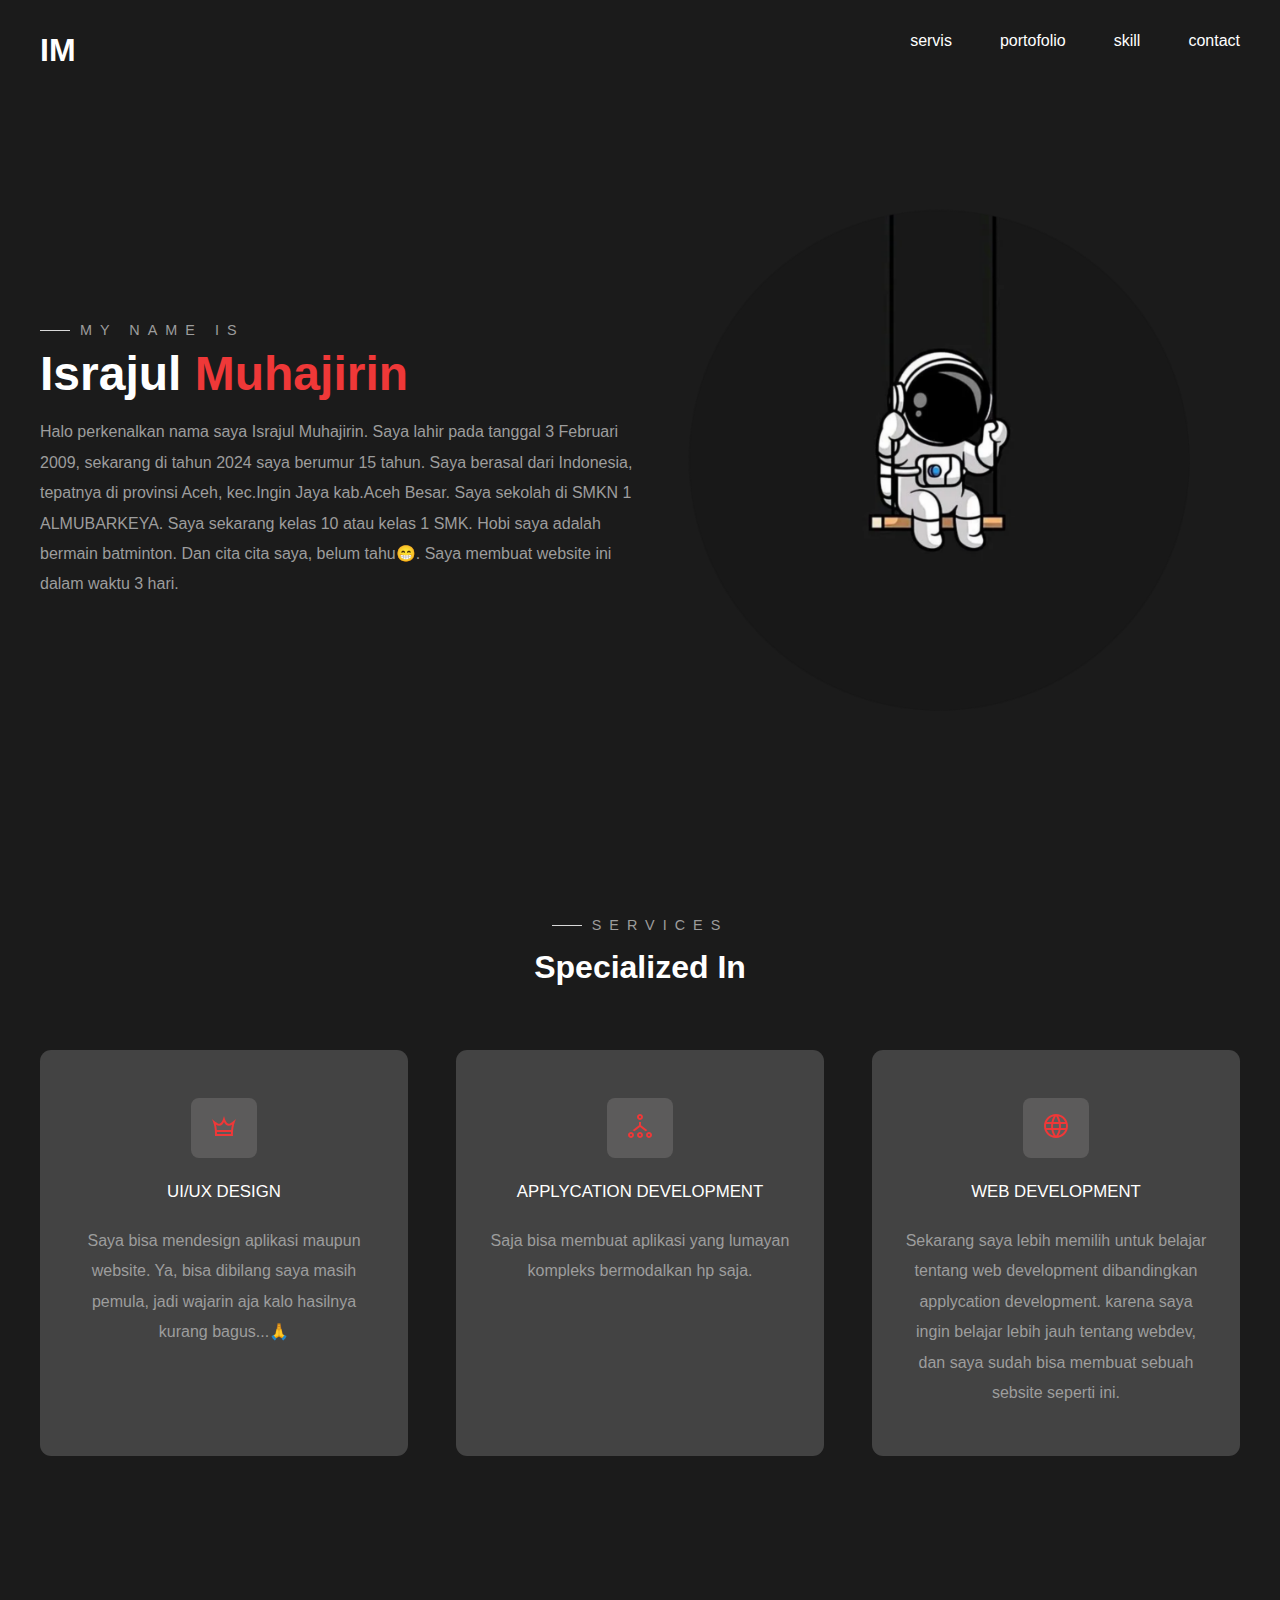
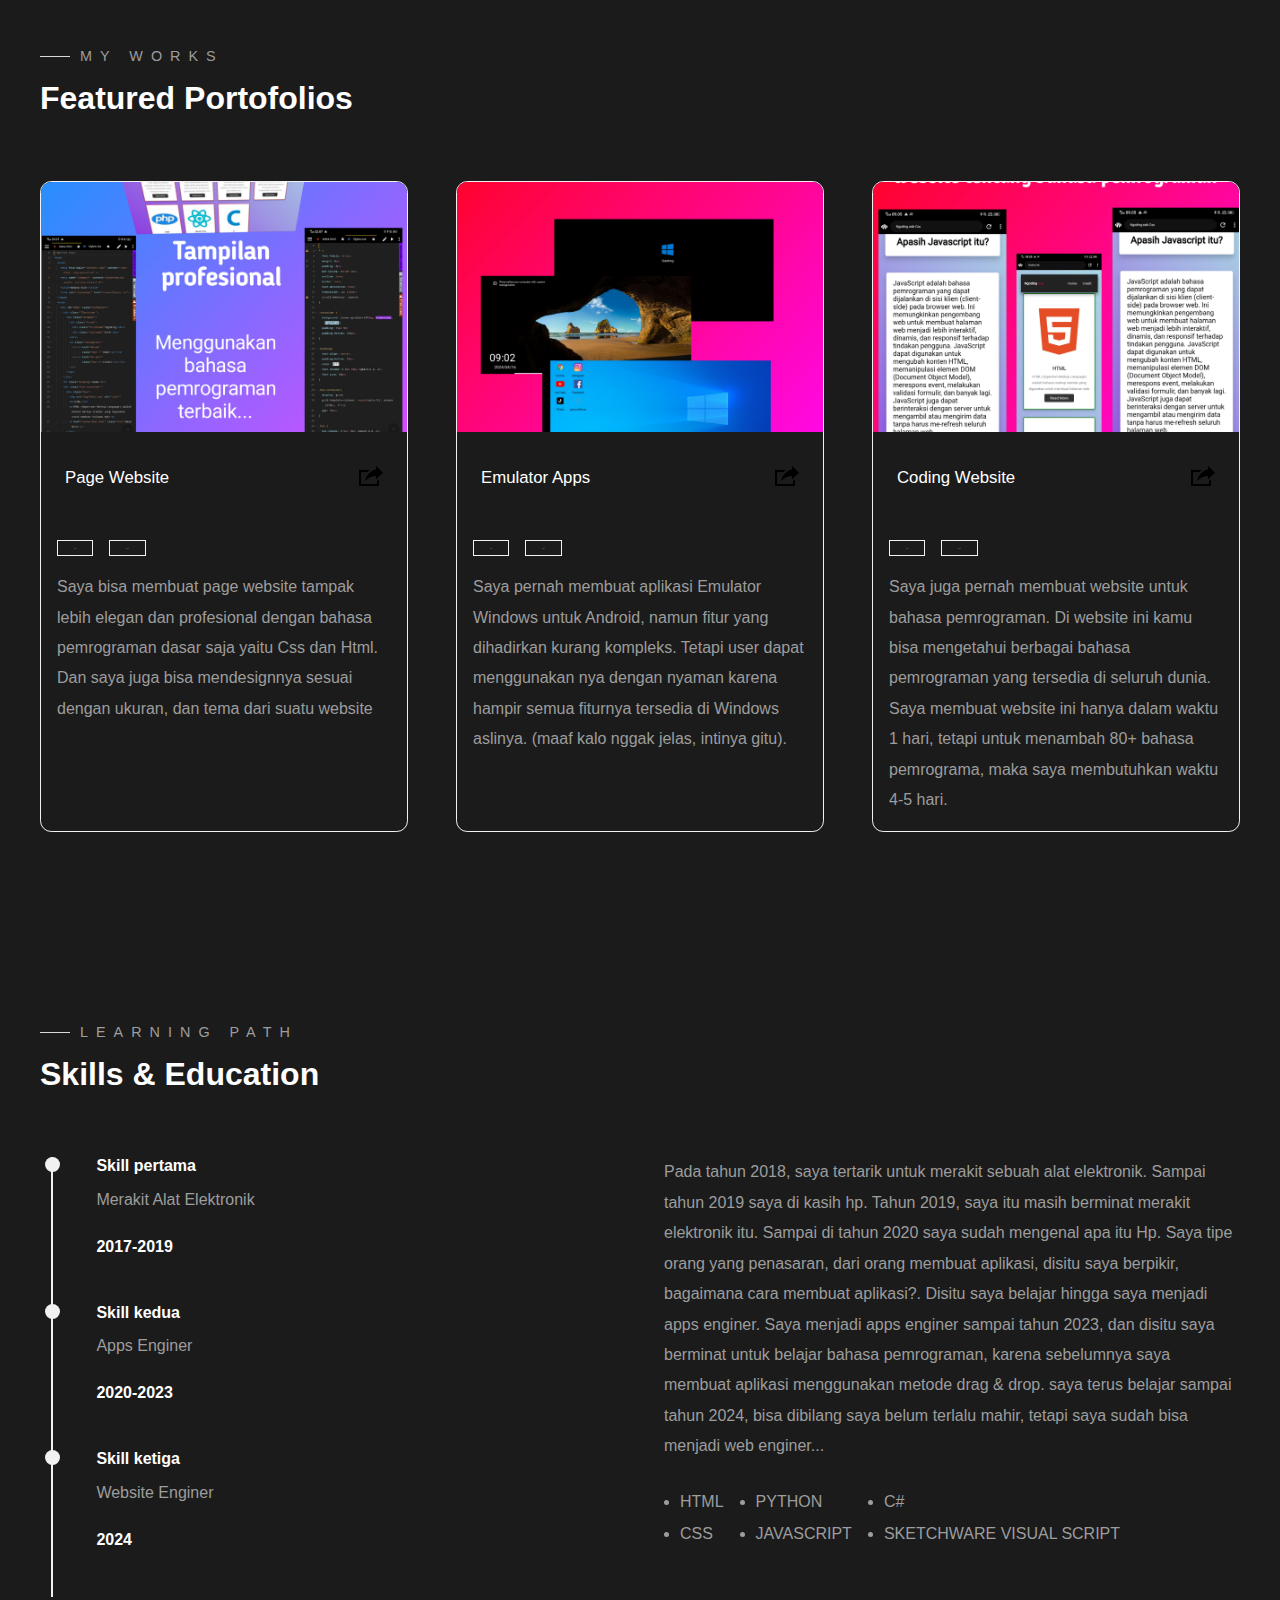
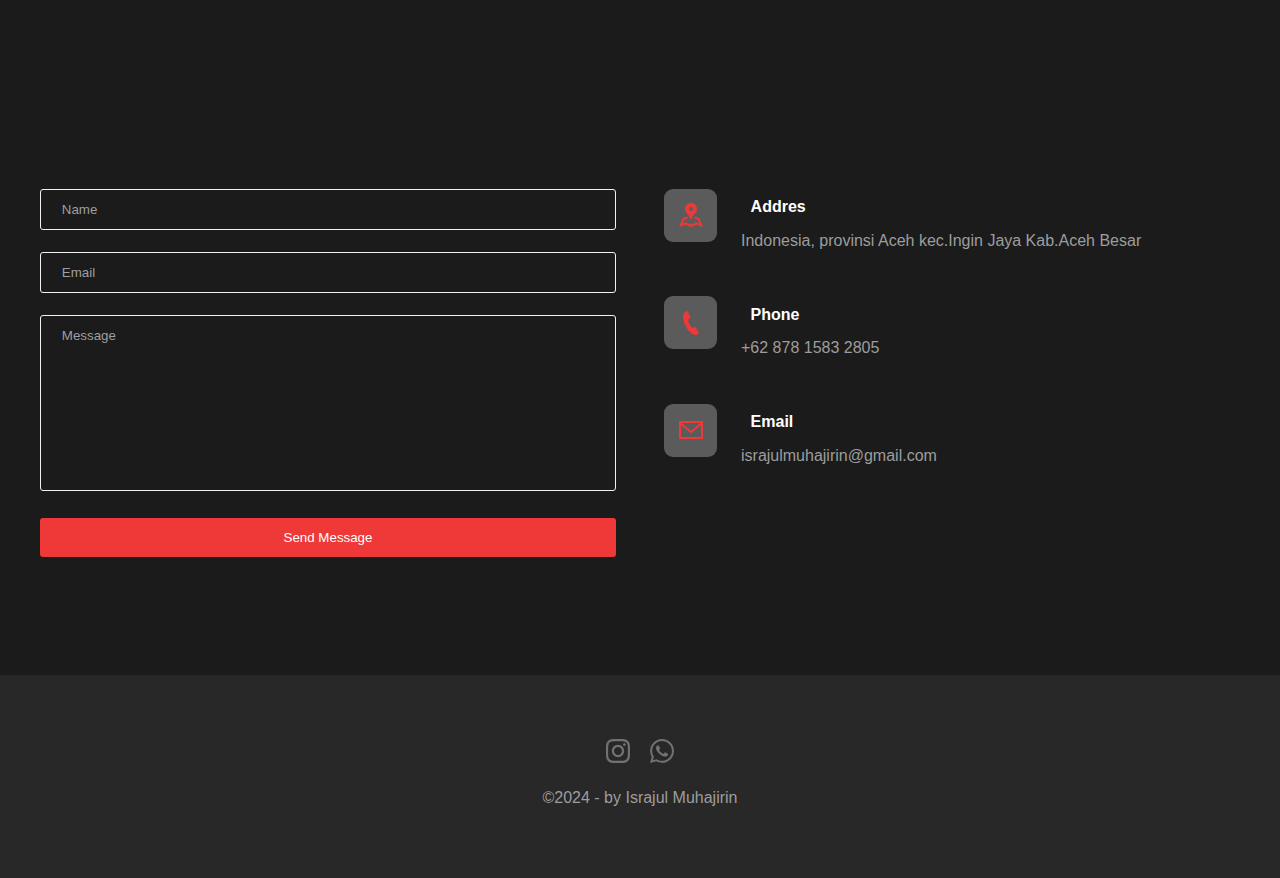
==== Index.html @ ece83de9 "myportofolio" ====
<!DOCTYPE html>
<html lang="en">
  <head>
    <meta http-equiv="content-type" content="text/html; charset=utf-8" />
    <meta name="viewport" content="width=device-width, initial-scale=1.0">
    <title>IsrajulMuhajirin-portofolio</title>
    <link rel="icon" href="img/hero.png" type="image/x-icon">
    <link rel="stylesheet" href="scene/Styles.css">
    <link rel="stylesheet" href="scene/Responsive.css">
  </head>
  <body>
    <!-- header -->
    <header>
      <div class="main-container">
        <div class="nav">
          <div class="logo">
            <a href="/">IM</a>
          </div>
          <nav>
            <ul>
              <li><a href="#services">servis</a></li>
              <li><a href="#portofolios">portofolio</a></li>
              <li><a href="#skill">skill</a></li>
              <li><a href="#contact">contact</a></li>
            </ul>
          </nav>
          
          <div class="burger">
            <div class="line-1"></div>
            <div class="line-2"></div>
            <div class="line-3"></div>
          </div>
        </div>
        <section id="hero">
          <div class="hero-left">
            <h3 class="pre-title">My name is</h3>
            <h1 class="hero-name">Israjul <span>Muhajirin</span></h1>
            <p>Halo perkenalkan nama saya Israjul Muhajirin. Saya lahir pada tanggal 3 Februari 2009, sekarang di tahun 2024 saya berumur 15 tahun. Saya berasal dari Indonesia, tepatnya di provinsi Aceh, kec.Ingin Jaya kab.Aceh Besar. Saya sekolah di SMKN 1 ALMUBARKEYA. Saya sekarang kelas 10 atau kelas 1 SMK. Hobi saya adalah bermain batminton. Dan cita cita saya, belum tahu😁. Saya membuat website ini dalam waktu 3 hari.</p>
          </div>
          <div class="hero-right">
            <img src="img/hero.png" alt="person profile" />
          </div>
        </section>
      </div>
    </header>
    
    <!-- end of header -->
    <!-- Services -->
    <section id="services">
      <div class="services main-container">
        <h3 class="pre-title">Services</h3>
        <h1 class="section-title services-title">Specialized In</h1>
        <div class="grid-3">
          <!-- service1 -->
          <div class="service">
            <div class="service-icon">
              <svg xmlns="http://www.w3.org/2000/svg" width="24" height="24" viewBox="0 0 24 24"><path d="M24 5c-3.923 3.265-5.623 4.716-7.15 4.716-2.44 0-3.681-3.675-4.85-7.716-1.165 4.028-2.41 7.715-4.853 7.715-1.513 0-3.168-1.404-7.147-4.715 3.321 7.018 3 14.292 3 17h18c0-1.718-.478-9.65 3-17zm-16.853 6.715c2.295 0 3.787-1.64 4.853-3.761 1.064 2.122 2.556 3.762 4.85 3.762 1.121 0 2.188-.43 3.126-1.042-.432 1.907-.68 3.72-.82 5.326h-14.322c-.138-1.617-.38-3.423-.808-5.324.927.607 2 1.039 3.121 1.039zm-2.14 8.285c-.003-.593-.016-1.267-.047-2h14.065c-.032.745-.046 1.422-.047 2h-13.971z"/></svg>
            </div>
            <h4>UI/UX DESIGN</h4>
            <p>Saya bisa mendesign aplikasi maupun website. Ya, bisa dibilang saya masih pemula, jadi wajarin aja kalo hasilnya kurang bagus...🙏</p>
          </div>
          <!-- service2 -->
          <div class="service">
            <div class="service-icon">
              <svg xmlns="http://www.w3.org/2000/svg" width="24" height="24" viewBox="0 0 24 24"><path d="M3 20c.552 0 1 .449 1 1s-.448 1-1 1-1-.449-1-1 .448-1 1-1zm0-2c-1.656 0-3 1.343-3 3s1.344 3 3 3 3-1.343 3-3-1.344-3-3-3zm9 2c.552 0 1 .449 1 1s-.448 1-1 1-1-.449-1-1 .448-1 1-1zm0-2c-1.656 0-3 1.343-3 3s1.344 3 3 3 3-1.343 3-3-1.344-3-3-3zm0-16c.552 0 1 .449 1 1s-.448 1-1 1-1-.449-1-1 .448-1 1-1zm0-2c-1.656 0-3 1.343-3 3s1.344 3 3 3 3-1.343 3-3-1.344-3-3-3zm9 20c.552 0 1 .449 1 1s-.448 1-1 1-1-.449-1-1 .448-1 1-1zm0-2c-1.656 0-3 1.343-3 3s1.344 3 3 3 3-1.343 3-3-1.344-3-3-3zm-1.577-1.721l-6.423-5.028v-3.352c-.323.066-.658.101-1 .101s-.677-.035-1-.101v3.352l-6.424 5.028c.695.233 1.323.602 1.844 1.093l5.58-4.372 5.579 4.373c.522-.492 1.15-.861 1.844-1.094z"/></svg>
            </div>
            <h4>APPLYCATION DEVELOPMENT</h4>
            <p>Saja bisa membuat aplikasi yang lumayan kompleks bermodalkan hp saja.</p>
          </div>
          <!-- service3 -->
          <div class="service">
            <div class="service-icon">
              <svg width="24" height="24" xmlns="http://www.w3.org/2000/svg" fill-rule="evenodd" clip-rule="evenodd"><path d="M12 0c6.623 0 12 5.377 12 12s-5.377 12-12 12-12-5.377-12-12 5.377-12 12-12m2.557 16h-5.115c.546 2.46 1.441 4.114 2.558 5.744 1.194-1.741 2.041-3.41 2.557-5.744m-7.157 0h-4.567c1.236 2.825 3.704 4.972 6.755 5.716-1.048-1.733-1.783-3.658-2.188-5.716m13.767 0h-4.567c-.391 1.988-1.095 3.887-2.175 5.694 3.012-.763 5.517-2.895 6.742-5.694m-14.005-6h-4.962c-.267 1.313-.267 2.685 0 4h4.915c-.119-1.329-.101-2.672.047-4m7.661 0h-5.647c-.165 1.326-.185 2.672-.053 4h5.753c.133-1.328.111-2.673-.053-4m6.977 0h-4.963c.148 1.328.166 2.671.048 4h4.915c.26-1.285.273-2.648 0-4m-12.156-7.729c-3.077.732-5.567 2.886-6.811 5.729h4.653c.435-2.042 1.178-3.985 2.158-5.729m2.355-.048c-1.089 1.77-1.91 3.453-2.463 5.777h4.927c-.534-2.246-1.337-3.948-2.464-5.777m2.368.069c1.013 1.812 1.733 3.76 2.146 5.708h4.654c-1.232-2.816-3.762-4.958-6.8-5.708"/></svg>
            </div>
            <h4>WEB DEVELOPMENT</h4>
            <p>Sekarang saya lebih memilih untuk belajar tentang web development dibandingkan applycation development. karena saya ingin belajar lebih jauh tentang webdev, dan saya sudah bisa membuat sebuah sebsite seperti ini.</p>
          </div>
        </div>
      </div>
    </section>
    <!-- end of service -->
    <!-- portofolio -->
    <section id="portofolios">
      <div class="portofolios main-container">
        <h3 class="pre-title">My Works</h3>
        <h1 class="section-title">Featured Portofolios</h1>
        <div class="grid-3">
          <!-- portofolio1 -->
          <div class="portofolio">
            <div class="portofolio-cover">
              <img src="./img/p1.jpg" alt="projek 1">
            </div>
            <div class="portofolio-info">
              <div class="portofolio-title">
                <h4>Page Website</h4>
                <a href="/" class="portofolio-link"><svg xmlns="http://www.w3.org/2000/svg" width="24" height="24" viewBox="0 0 24 24"><path d="M6 17c2.269-9.881 11-11.667 11-11.667v-3.333l7 6.637-7 6.696v-3.333s-6.17-.171-11 5zm12 .145v2.855h-16v-12h6.598c.768-.787 1.561-1.449 2.339-2h-10.937v16h20v-6.769l-2 1.914z"/></svg></a>
              </div>
            </div>
            <div class="portofolio-tags">
              <div>CSS</div>
              <div>HTML</div>
            </div>
            <p>Saya bisa membuat page website tampak lebih elegan dan profesional dengan bahasa pemrograman dasar saja yaitu Css dan Html. Dan saya juga bisa mendesignnya sesuai dengan ukuran, dan tema dari suatu website</p>
          </div>
          <!-- portofolio2 -->
          <div class="portofolio">
            <div class="portofolio-cover">
              <img src="./img/p2.jpg" alt="projek 1">
            </div>
            <div class="portofolio-info">
              <div class="portofolio-title">
                <h4>Emulator Apps</h4>
                <a href="/" class="portofolio-link"><svg xmlns="http://www.w3.org/2000/svg" width="24" height="24" viewBox="0 0 24 24"><path d="M6 17c2.269-9.881 11-11.667 11-11.667v-3.333l7 6.637-7 6.696v-3.333s-6.17-.171-11 5zm12 .145v2.855h-16v-12h6.598c.768-.787 1.561-1.449 2.339-2h-10.937v16h20v-6.769l-2 1.914z"/></svg></a>
              </div>
            </div>
            <div class="portofolio-tags">
              <div>Java</div>
              <div>Kotlin</div>
            </div>
            <p>Saya pernah membuat aplikasi Emulator Windows untuk Android, namun fitur yang dihadirkan kurang kompleks. Tetapi user dapat menggunakan nya dengan nyaman karena hampir semua fiturnya tersedia di Windows aslinya. (maaf kalo nggak jelas, intinya gitu).</p>
          </div>
          <!-- portofolio3 -->
          <div class="portofolio">
            <div class="portofolio-cover">
              <img src="./img/p3.jpg" alt="projek 1">
            </div>
            <div class="portofolio-info">
              <div class="portofolio-title">
                <h4>Coding Website</h4>
                <a href="/" class="portofolio-link"><svg xmlns="http://www.w3.org/2000/svg" width="24" height="24" viewBox="0 0 24 24"><path d="M6 17c2.269-9.881 11-11.667 11-11.667v-3.333l7 6.637-7 6.696v-3.333s-6.17-.171-11 5zm12 .145v2.855h-16v-12h6.598c.768-.787 1.561-1.449 2.339-2h-10.937v16h20v-6.769l-2 1.914z"/></svg></a>
              </div>
            </div>
            <div class="portofolio-tags">
              <div>CSS</div>
              <div>HTML</div>
            </div>
            <p>Saya juga pernah membuat website untuk bahasa pemrograman. Di website ini kamu bisa mengetahui berbagai bahasa pemrograman yang tersedia di seluruh dunia. Saya membuat website ini hanya dalam waktu 1 hari, tetapi untuk menambah 80+ bahasa pemrograma, maka saya membutuhkan waktu 4-5 hari.</p>
          </div>
        </div>
      </div>
    </section>
    <!-- end of portofolio -->
    
    <!-- skill & education -->
    <section id="skill">
      <div class="skill main-container">
        <h3 class="pre-title">Learning Path</h3>
        <h1 class="section-title">Skills & Education</h1>
        <div class="skills-grid">
          <div class="skills-left">
            <!-- edukasi1 -->
            <div class="education">
              <div class="line">
                <div></div>
              </div>
              <div class="education-info">
                <h4 class="education-title">Skill pertama</h4>
                <p>Merakit Alat Elektronik</p>
                <h4 class="education-years">2017-2019</h4>
              </div>
            </div>
            <!-- edukasi2 -->
            <div class="education">
              <div class="line">
                <div></div>
              </div>
              <div class="education-info">
                <h4 class="education-title">Skill kedua</h4>
                <p>Apps Enginer</p>
                <h4 class="education-years">2020-2023</h4>
              </div>
            </div>
            <!-- edukasi3 -->
            <div class="education">
              <div class="line">
                <div></div>
              </div>
              <div class="education-info">
                <h4 class="education-title">Skill ketiga</h4>
                <p>Website Enginer</p>
                <h4 class="education-years">2024</h4>
              </div>
            </div>
          </div>
          <div class="skills-right">
            <p>
              Pada tahun 2018, saya tertarik untuk merakit sebuah alat elektronik. Sampai tahun 2019 saya di kasih hp. Tahun 2019, saya itu masih berminat merakit elektronik itu. Sampai di tahun 2020 saya sudah mengenal apa itu Hp. Saya tipe orang yang penasaran, dari orang membuat aplikasi, disitu saya berpikir, bagaimana cara membuat aplikasi?. Disitu saya belajar hingga saya menjadi apps enginer. Saya menjadi apps enginer sampai tahun 2023, dan disitu saya berminat untuk belajar bahasa pemrograman, karena sebelumnya saya membuat aplikasi menggunakan metode drag & drop. saya terus belajar sampai tahun 2024, bisa dibilang saya belum terlalu mahir, tetapi saya sudah bisa menjadi web enginer...
            </p>
            <div class="skills-list">
              <ul>
                <li>HTML</li>
                <li>CSS</li>
              </ul>
              <ul>
                <li>PYTHON</li>
                <li>JAVASCRIPT</li>
              </ul>
              <ul>
                <li>C#</li>
                <li>SKETCHWARE VISUAL SCRIPT</li>
              </ul>
            </div>
          </div>
        </div>
      </div>
    </section>
    <!-- end of skill & education -->
    <!-- contact -->
    <section id="contact">
      <div class="contact main-container">
        <div class="contact-left">
          <form class="contact-form" action="" method="post">
            <div>
              <input type="text" placeholder="Name" name="name" />
            </div>
            <div>
              <input type="email" placeholder="Email" name="email"/>
            </div>
            <div>
              <textarea placeholder="Message" name="message" id="message" rows="10" cols="30"></textarea>
            </div>
            <div>
              <button class="btn-submit">Send Message</button>
            </div>
          </form>
        </div>
        <div class="contact-right">
          <!-- contact item 1 -->
          <div class="contact-item">
            <div class="contact-item-icon">
              <svg xmlns="http://www.w3.org/2000/svg" width="24" height="24" viewBox="0 0 24 24"><path d="M12 0c-3.148 0-6 2.553-6 5.702 0 4.682 4.783 5.177 6 12.298 1.217-7.121 6-7.616 6-12.298 0-3.149-2.851-5.702-6-5.702zm0 8c-1.105 0-2-.895-2-2s.895-2 2-2 2 .895 2 2-.895 2-2 2zm12 16l-6.707-2.427-5.293 2.427-5.581-2.427-6.419 2.427 4-9 3.96-1.584c.38.516.741 1.08 1.061 1.729l-3.523 1.41-1.725 3.88 2.672-1.01 1.506-2.687-.635 3.044 4.189 1.789.495-2.021.465 2.024 4.15-1.89-.618-3.033 1.572 2.896 2.732.989-1.739-3.978-3.581-1.415c.319-.65.681-1.215 1.062-1.731l4.021 1.588 3.936 9z"/></svg>
            </div>
            <div class="contact-item-detail">
              <h4>Addres</h4>
              <p>Indonesia, provinsi Aceh kec.Ingin Jaya Kab.Aceh Besar</p>
            </div>
          </div>
          <!-- contact item 2 -->
          <div class="contact-item">
            <div class="contact-item-icon">
              <svg xmlns="http://www.w3.org/2000/svg" width="24" height="24" viewBox="0 0 24 24"><path d="M20 22.621l-3.521-6.795c-.008.004-1.974.97-2.064 1.011-2.24 1.086-6.799-7.82-4.609-8.994l2.083-1.026-3.493-6.817-2.106 1.039c-7.202 3.755 4.233 25.982 11.6 22.615.121-.055 2.102-1.029 2.11-1.033z"/></svg>
            </div>
            <div class="contact-item-detail">
              <h4>Phone</h4>
              <p>+62 878 1583 2805</p>
            </div>
          </div>
          <!-- contact item 3 -->
          <div class="contact-item">
            <div class="contact-item-icon">
              <svg xmlns="http://www.w3.org/2000/svg" width="24" height="24" viewBox="0 0 24 24"><path d="M0 3v18h24v-18h-24zm21.518 2l-9.518 7.713-9.518-7.713h19.036zm-19.518 14v-11.817l10 8.104 10-8.104v11.817h-20z"/></svg>
            </div>
            <div class="contact-item-detail">
              <h4>Email</h4>
              <p>israjulmuhajirin@gmail.com</p>
            </div>
          </div>
        </div>
      </div>
    </section>
    <!-- end of contact -->
    <!-- footer -->
    <footer>
      <div class="footer-icons">
        <a href="">
          <svg xmlns="http://www.w3.org/2000/svg" width="24" height="24" viewBox="0 0 24 24"><path d="M12 2.163c3.204 0 3.584.012 4.85.07 3.252.148 4.771 1.691 4.919 4.919.058 1.265.069 1.645.069 4.849 0 3.205-.012 3.584-.069 4.849-.149 3.225-1.664 4.771-4.919 4.919-1.266.058-1.644.07-4.85.07-3.204 0-3.584-.012-4.849-.07-3.26-.149-4.771-1.699-4.919-4.92-.058-1.265-.07-1.644-.07-4.849 0-3.204.013-3.583.07-4.849.149-3.227 1.664-4.771 4.919-4.919 1.266-.057 1.645-.069 4.849-.069zm0-2.163c-3.259 0-3.667.014-4.947.072-4.358.2-6.78 2.618-6.98 6.98-.059 1.281-.073 1.689-.073 4.948 0 3.259.014 3.668.072 4.948.2 4.358 2.618 6.78 6.98 6.98 1.281.058 1.689.072 4.948.072 3.259 0 3.668-.014 4.948-.072 4.354-.2 6.782-2.618 6.979-6.98.059-1.28.073-1.689.073-4.948 0-3.259-.014-3.667-.072-4.947-.196-4.354-2.617-6.78-6.979-6.98-1.281-.059-1.69-.073-4.949-.073zm0 5.838c-3.403 0-6.162 2.759-6.162 6.162s2.759 6.163 6.162 6.163 6.162-2.759 6.162-6.163c0-3.403-2.759-6.162-6.162-6.162zm0 10.162c-2.209 0-4-1.79-4-4 0-2.209 1.791-4 4-4s4 1.791 4 4c0 2.21-1.791 4-4 4zm6.406-11.845c-.796 0-1.441.645-1.441 1.44s.645 1.44 1.441 1.44c.795 0 1.439-.645 1.439-1.44s-.644-1.44-1.439-1.44z"/></svg>
        </a>
        <a href="">
          <svg xmlns="http://www.w3.org/2000/svg" width="24" height="24" viewBox="0 0 24 24"><path d="M.057 24l1.687-6.163c-1.041-1.804-1.588-3.849-1.587-5.946.003-6.556 5.338-11.891 11.893-11.891 3.181.001 6.167 1.24 8.413 3.488 2.245 2.248 3.481 5.236 3.48 8.414-.003 6.557-5.338 11.892-11.893 11.892-1.99-.001-3.951-.5-5.688-1.448l-6.305 1.654zm6.597-3.807c1.676.995 3.276 1.591 5.392 1.592 5.448 0 9.886-4.434 9.889-9.885.002-5.462-4.415-9.89-9.881-9.892-5.452 0-9.887 4.434-9.889 9.884-.001 2.225.651 3.891 1.746 5.634l-.999 3.648 3.742-.981zm11.387-5.464c-.074-.124-.272-.198-.57-.347-.297-.149-1.758-.868-2.031-.967-.272-.099-.47-.149-.669.149-.198.297-.768.967-.941 1.165-.173.198-.347.223-.644.074-.297-.149-1.255-.462-2.39-1.475-.883-.788-1.48-1.761-1.653-2.059-.173-.297-.018-.458.13-.606.134-.133.297-.347.446-.521.151-.172.2-.296.3-.495.099-.198.05-.372-.025-.521-.075-.148-.669-1.611-.916-2.206-.242-.579-.487-.501-.669-.51l-.57-.01c-.198 0-.52.074-.792.372s-1.04 1.016-1.04 2.479 1.065 2.876 1.213 3.074c.149.198 2.095 3.2 5.076 4.487.709.306 1.263.489 1.694.626.712.226 1.36.194 1.872.118.571-.085 1.758-.719 2.006-1.413.248-.695.248-1.29.173-1.414z"/></svg>
        </a>
      </div>
      <p>©2024 - by Israjul Muhajirin</p>
    </footer>
    <!-- end of footer -->
    <script src="scene/Main.js"></script>
  </body>
</html>
---- scene/Styles.css ----
:root{
    --primaryTextColor: #fff;
    --secondaryTextColor: #9d9d9d;
    
    --borderColor: #f1f1f1;
    --lineColor: #d9d9d9;
    
    --primaryBackgroundColor: #434343;
    --secondaryBackgroundColor: #1b1b1b;
    --thirdBackgroundColor: #5c5b5b;
    
    --primaryIconColor: #ef3838;
    --primaryIconColorHover: #ee1111;
    
    --selectionPadding: 6rem 0;
    
    --itemBorderRadius: 0.7rem;
  }
  * {
    padding: 0;
    margin: 0;
    box-sizing: border-box;
    scroll-behavior: smooth;
  }
  
  body {
    font-family: Sans-Serif;
    background: var(--secondaryBackgroundColor);
  }
  
  h1,h2,h3,h4,h5,h6,strong {
    color: var(--primaryTextColor);
  }
  
  p {
    font-size: 1rem;
    line-height: 1.9rem;
  }
  
  p,span,lable,input,textarea,li {
    color: var(--secondaryTextColor);
  }
  a {
    text-decoration: none;
  }
  
  .main-container {
    width: 1200px;
    margin: 0 auto;
  }
  
  @media screen and (max-width:1200px){
    .main-container{
      width: 90%;
    }
  }
  /* title */
  .section-title{
    margin: 1rem 0 4rem;
    font-size: 2rem;
  }
  .pre-title{
    text-transform: uppercase;
    letter-spacing: .5rem;
    color: var(--secondaryTextColor);
    position: relative;
    padding-left: 40px;
    width: fit-content;
    font-weight: 400;
    font-size: 0.9rem;
  }
  
  .pre-title::before{
    content: "";
    width: 30px;
    height: 1px;
    background: var(--lineColor);
    position: absolute;
    display: block;
    left: 0;
    top: 50%;
  }
  
  /* layout */
  .grid-3{
    display: grid;
    grid-template-columns: repeat(auto-fit, minmax(250px, 1fr));
    gap: 3rem;
  }
  
  
  /* logo dan navigasi */
  .nav{
    display: flex;
    justify-content: space-between;
    padding: 2rem 0;
  }
  
  .nav ul{
    list-style: none;
    display: flex;
    gap: 3rem;
  }
  
  .logo{
    display: flex;
    align-items: center;
    font-weight:700 ;
    font-size: 2rem;
  }
  
  .logo a{
    color: var(--primaryTextColor);
  }
  
  nav ul li{
    display: flex;
    align-items: center;
  }
  
  nav ul li a {
    color: var(--primaryTextColor);
  }
  
  /* burger */
  .burger div{
    width: 25px;
    height: 2px;
    background-color: #fff;
    margin: 7px;
    transition: all 0.3s;
    z-index: 99;
  }
  
  .burger{
    display: none;
    z-index: 99;
    position: fixed;
    top: 33px;
    right: 35px;
  }
  
  /* hero section */
  #hero {
    height: 720px;
    display: grid;
    grid-template-columns: 1fr 1fr;
    align-items: center;
  }
  
  .hero-name{
    font-size: 3rem;
    font-weight: 700;
    margin: 0.5rem 0 1rem;
  }
  .hero-name span{
    color: var(--primaryIconColor);
  }
  .hero-right img{
    width: 90%;
  }
  .hero-right{
    display: flex;
    justify-content: center;
  }
  
  /* service section */
  #services{
    background-color: var(--secondaryBackgroundColor);
    padding: var(--selectionPadding);
  }
  .services .pre-title {
    margin: 0 auto;
  }
  .services-title{
    text-align: center;
  }
  .service{
    padding: 3rem 2rem;
    text-align: center;
    background: var(--primaryBackgroundColor);
    border-radius: var(--itemBorderRadius);
  }
  .service h4{
    margin: 1.5rem 0;
    font-weight: 500;
    font-size: 1.05rem;
  }
  .service-icon{
    background: var(--thirdBackgroundColor);
    width: fit-content;
    margin: 0 auto;
    padding: 1rem 1.3rem;
    border-radius: 0.5rem;
  }
  .service-icon svg{
    fill: var(--primaryIconColor);
  }
  
  /* portofolio section */
  #portofolios{
    padding: var(--selectionPadding);
  }
  .portofolio{
    border-radius: var(--itemBorderRadius);
    overflow: hidden;
    border: 1px solid var(--borderColor);
  }
  .portofolio-cover {
    height: 250px;
  }
  .portofolio-cover img{
    width: 100%;
    height: 100%;
    object-fit: cover;
  }
  .portofolio-info {
    padding: 2rem 1.5rem;
  }
  .portofolio-title{
    display: flex;
    justify-content: space-between;
    align-items: center;
    gap: 1rem;
  }
  .portofolio h4{
    font-weight: 500;
    font-size: 1.05rem;
    
  }
  .portofolio-title a svg:hover{
    fill: var(--primaryIconColor);
  }
  .portofolio-title a svg{
    transition: 0.2s  ease-in-out;
  }
  .portofolio-tags{
    display: flex;
    gap: 1rem;
    margin: 1rem 1rem;
  }
  .portofolio p{
    margin: 1rem 1rem;
  }
  .portofolio-tags div{
    font-size: 1px;
    border: 1px solid var(--borderColor);
    padding: 0.4rem 1rem;
    color: var(--secondaryTextColor);
  }
  
  /* skill & education */
  #skill{
    padding: var(--selectionPadding);
    background: var(--secondaryBackgroundColor);
  }
  .skills-grid{
    display: grid;
    grid-template-columns: repeat(auto-fit, minmax(350px, 1fr));
    gap: 3rem;
  }
  .education{
    display: flex;
    gap: 2rem;
  }
  .education .line{
    padding: 0 0.7rem;
  }
  .education .line div{
    width: 2px;
    height: 100%;
    background: var(--borderColor);
    position: relative;
  }
  .education-info p{
    margin: 0.6rem 0 1.4rem;
  }
  .education-years{
    margin-bottom: 3rem;
  }
  /* line dot */
  .education .line div:before{
    content: "";
    width: 15px;
    height: 15px;
    background: var(--borderColor);
    border-radius: 50%;
    position: absolute;
    left: -6px;
  }
  .skills-list{
    display: flex;
    grid-template-columns: 1fr 1fr;
    margin-top: 1.5rem;
  }
  .skills-right ul{
    line-height: 2rem;
    padding: 0 1rem;
  }
  
  /* contact section */
  #contact{
    padding: var(--selectionPadding);
  }
  .contact{
    display: grid;
    grid-template-columns: repeat(auto-fit, minmax(350px, 1fr));
    gap: 3rem;
  }
  .contact-form div{
    margin-bottom: 1.4rem;
  }
  .contact-form input, .contact-form textarea{
    width: 100%;
    padding: 0.75rem 1.3rem;
    font-family: 'Roboto', Sans-Serif;
    background: var(--secondaryBackgroundColor);
    border: 1px solid var(--borderColor);
    border-radius: 3px;
    resize: none;
  }
  .contact-form input::placeholder, .contact-form textarea::placeholder{
    color: #9d9fa1;
  }
  .contact-form input:focus, .contact-form textarea:focus{
    outline: none;
    border: 1.5px solid #7d7d7d;
  }
  .btn-submit{
    width: 100%;
    padding: 0.75rem 1.3rem;
    background-color: var(--primaryIconColor);
    color: #fff;
    border: none;
    border-radius: 3px;
    cursor: pointer;
    transition: 0.2s ease-in-out;
  }
  .btn-submit:hover{
    background-color: var(--primaryIconColorHover);
  }
  .contact-item{
    display: flex;
    gap: 1.5rem;
    margin-bottom: 2.5rem;
  }
  .contact-item-icon{
    background: var(--thirdBackgroundColor);
    width: 53px;
    height: 53px;
    border-radius: 9px;
    display: flex;
    justify-content: center;
    align-items: center;
  }
  .contact-item-icon svg{
    fill: var(--primaryIconColor);
  }
  .contact-item-detail h4{
    margin: 0.6rem;
  }
  
  /* footer section */
  footer{
    padding: 4rem 0;
    background: #282828;
    text-align: center;
  }
  .footer-icons{
    margin-bottom: 1rem;
  }
  .footer-icons a{
    margin: 0 0.5rem;
  }
  .footer-icons svg{
    fill: #727272;
  }
  .footer-icons svg:hover{
    fill: #000;
  }
---- scene/Responsive.css ----
@media screen and (max-width: 1000px){
    p{
      font-size: 0.9rem;
      line-height: 1.8rem;
    }
    .grid-3{
      gap: 1rem;
    }
    .skills-right ul li{
      font-size: 0.9rem;
    }
  }
  
  
  @media screen and (max-width: 825px){
    /* burger */
    .burger{
      display: block;
      cursor: pointer;
    }
    .toggle-burger .line-1{
      transform: rotate(-45deg) translate(-5px, 7px);
    }
    .toggle-burger .line-2{
      opacity: 0;
    }
    .toggle-burger .line-3{
      transform: rotate(45deg) translate(-5px, -7px);
    }
    
    
    /* navigasi */ 
    nav{
      position: fixed;
      width: 50%;
      right: 0;
      top: 0;
      height: 100vh;
      flex-direction: column;
      background: var(--primaryBackgroundColor);
      border-left: 1px solid var(--borderColor);
      z-index: 9;
      transform: translateX(100%);
      transition: 0.2s ease-in-out;
    }
    nav ul{
      height: 100vh;
      align-items: center;
      flex-direction: column;
      justify-content: center;
    }
    .nav-active{
      transform: translateX(0);
  }
  :root{
    --selectionPadding: 4rem 0;
  }
  .section-title {
    font-size: 1.6rem;
    margin: 0.6rem 0 2.5rem;
  }
  .pre-title {
    font-size: 0.8rem;
  }
  #hero{
    grid-template-columns: 1fr;
    height: fit-content;
  }
  .hero-right{
    order: -1;
  }
  .hero-right img{
    width: 70;
  }
  .hero-left{
    text-align: center;
    padding-bottom: 5rem;
  }
  .hero-left .pre-title{
    margin: 0 auto;
  }
  .hero-name{
    font-size: 2.3rem;
    margin: 0.5rem;
  }
  
  
  .skills-grid{
    gap: 1rem;
  }
  
  
  footer{
    padding: 2rem 0;
  }
  }
  
  
  @media screen and (max-width: 640px){
    .section-title{
      font-size: 1.3rem;
    }
    .pre-title{
      font-size: 0.7rem;
    }
  }
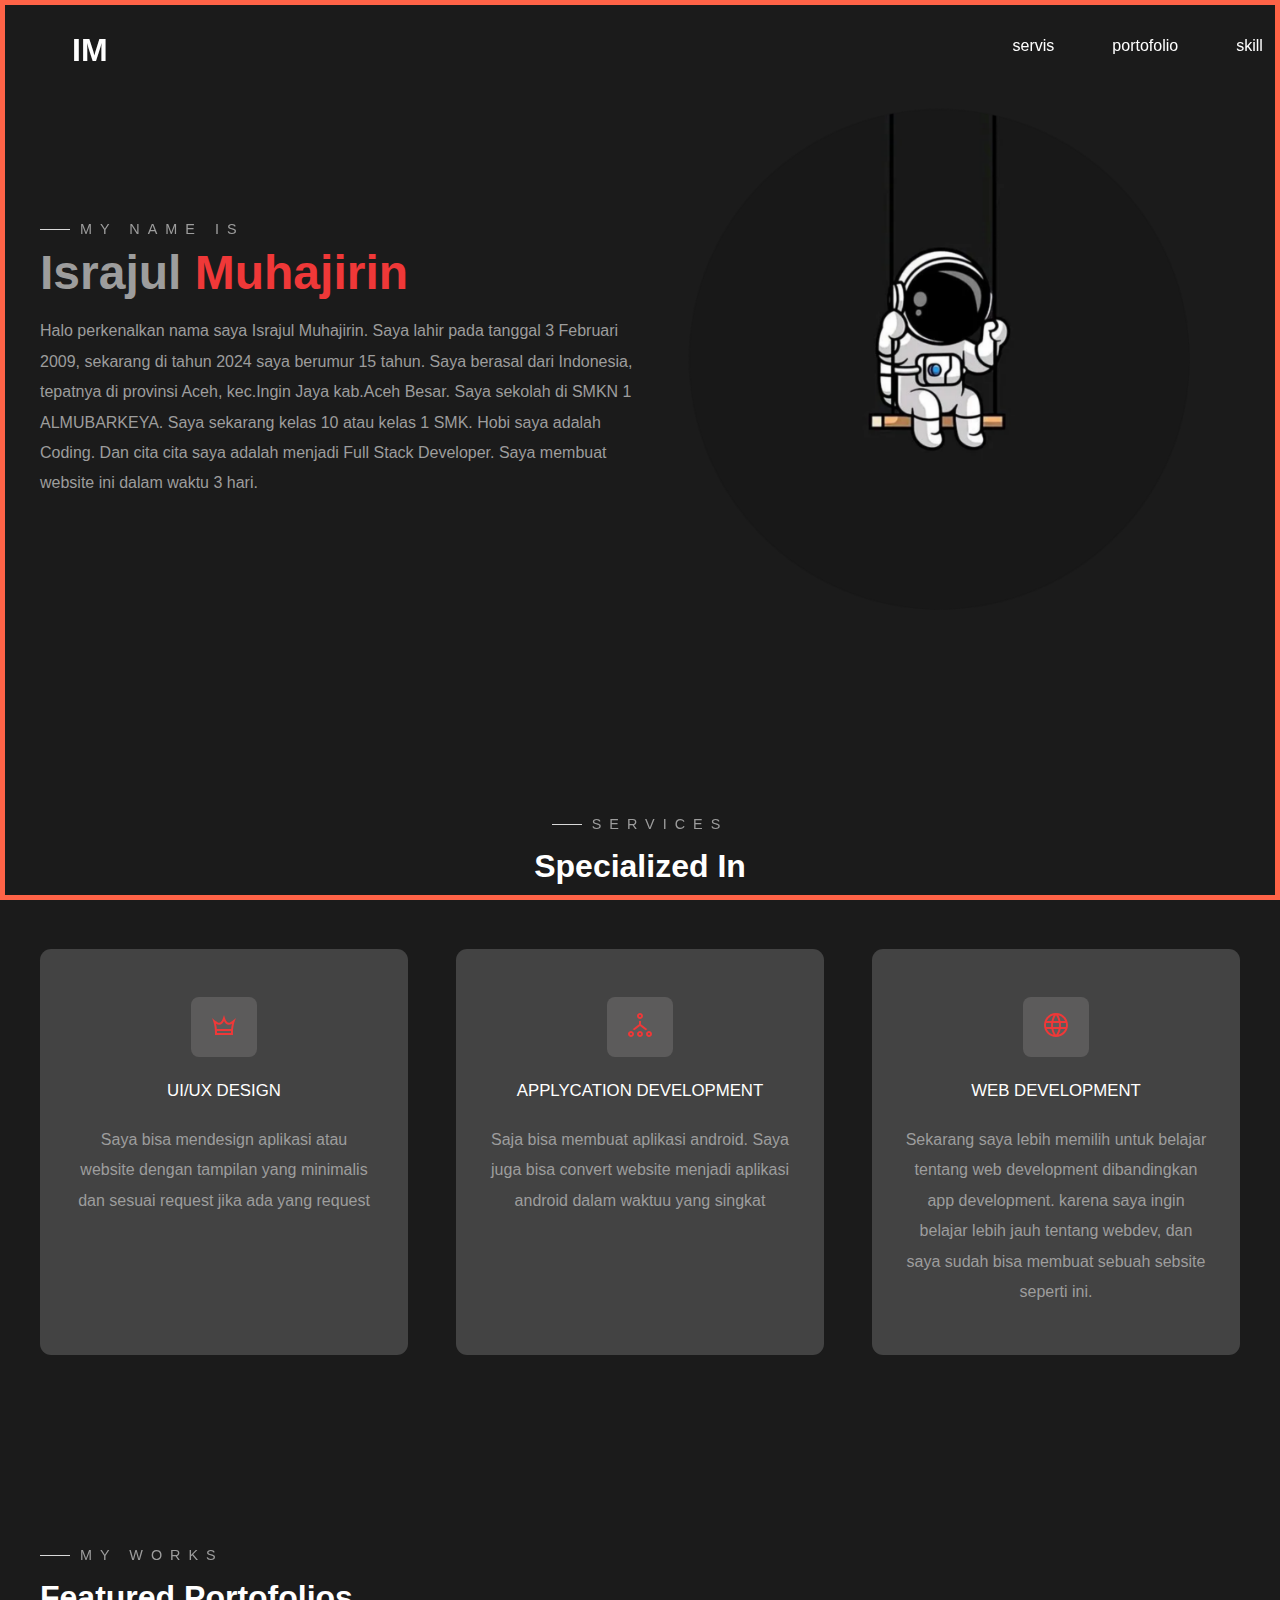
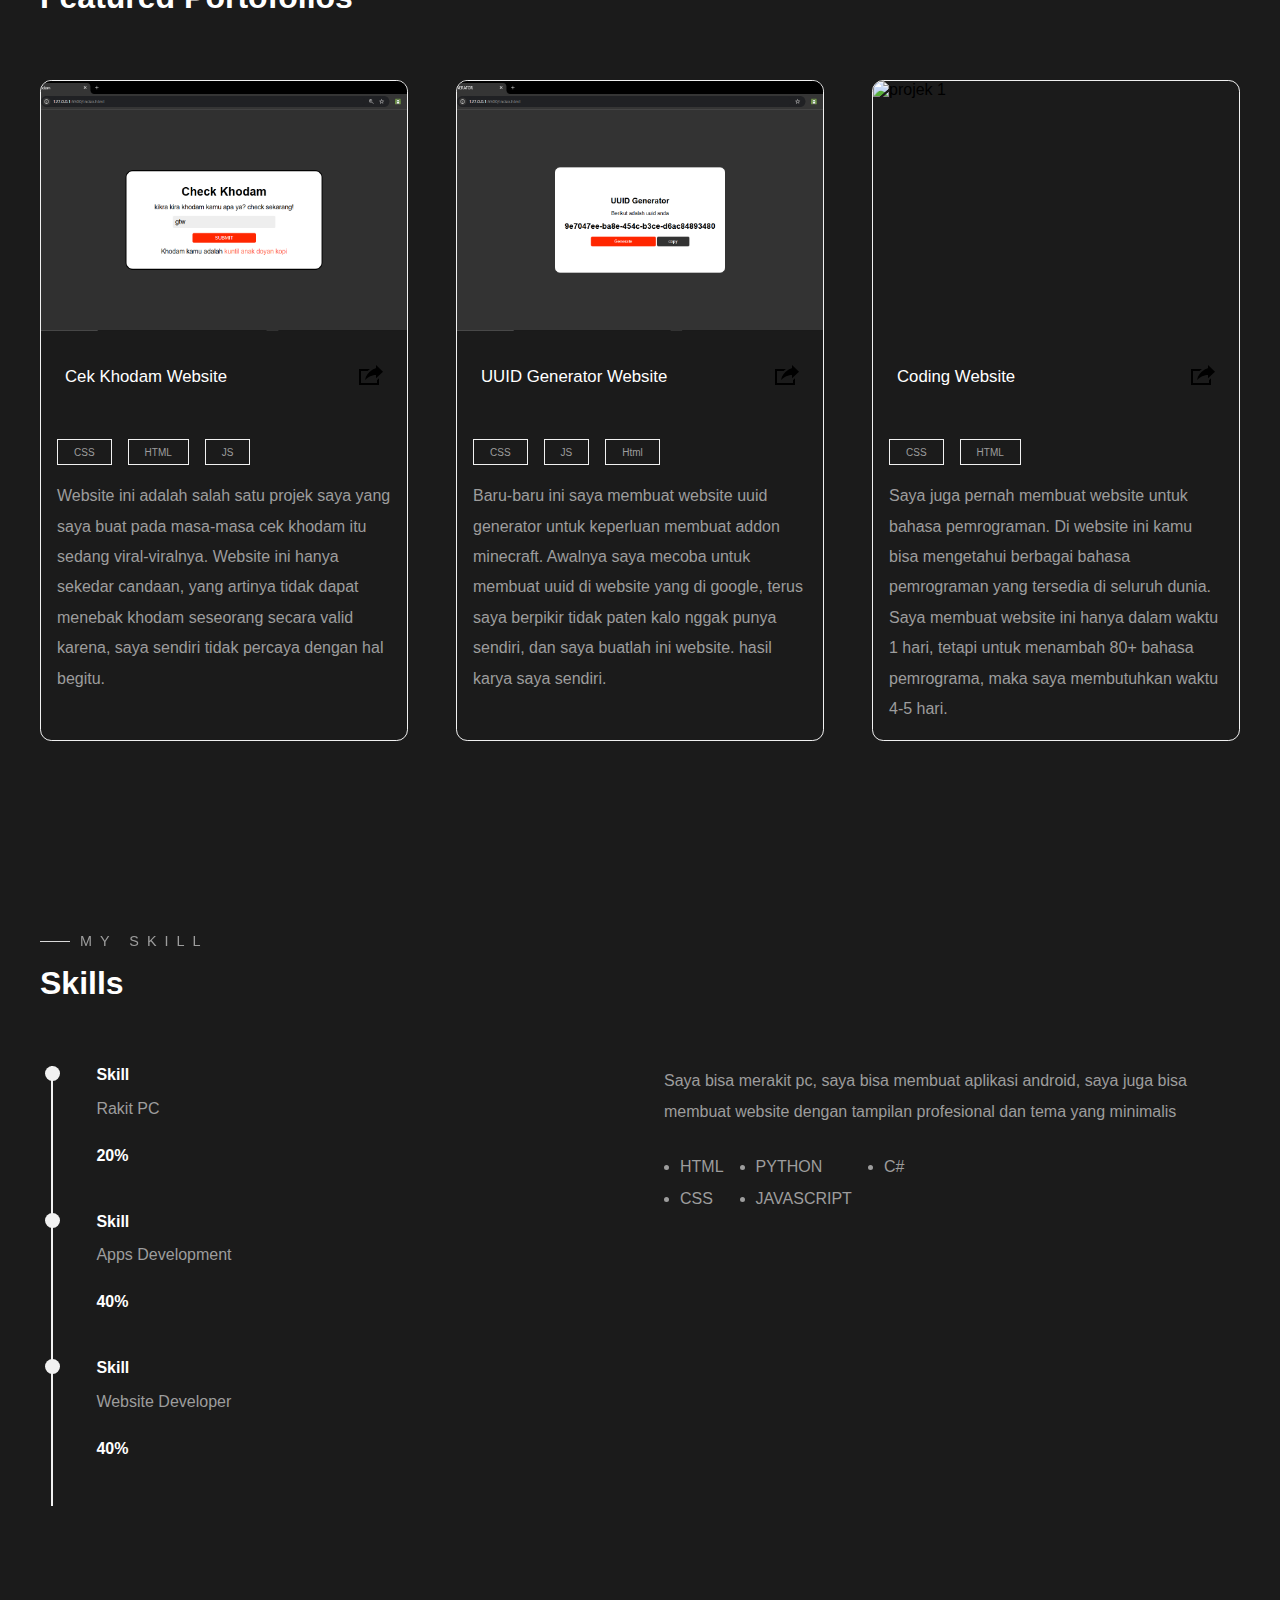
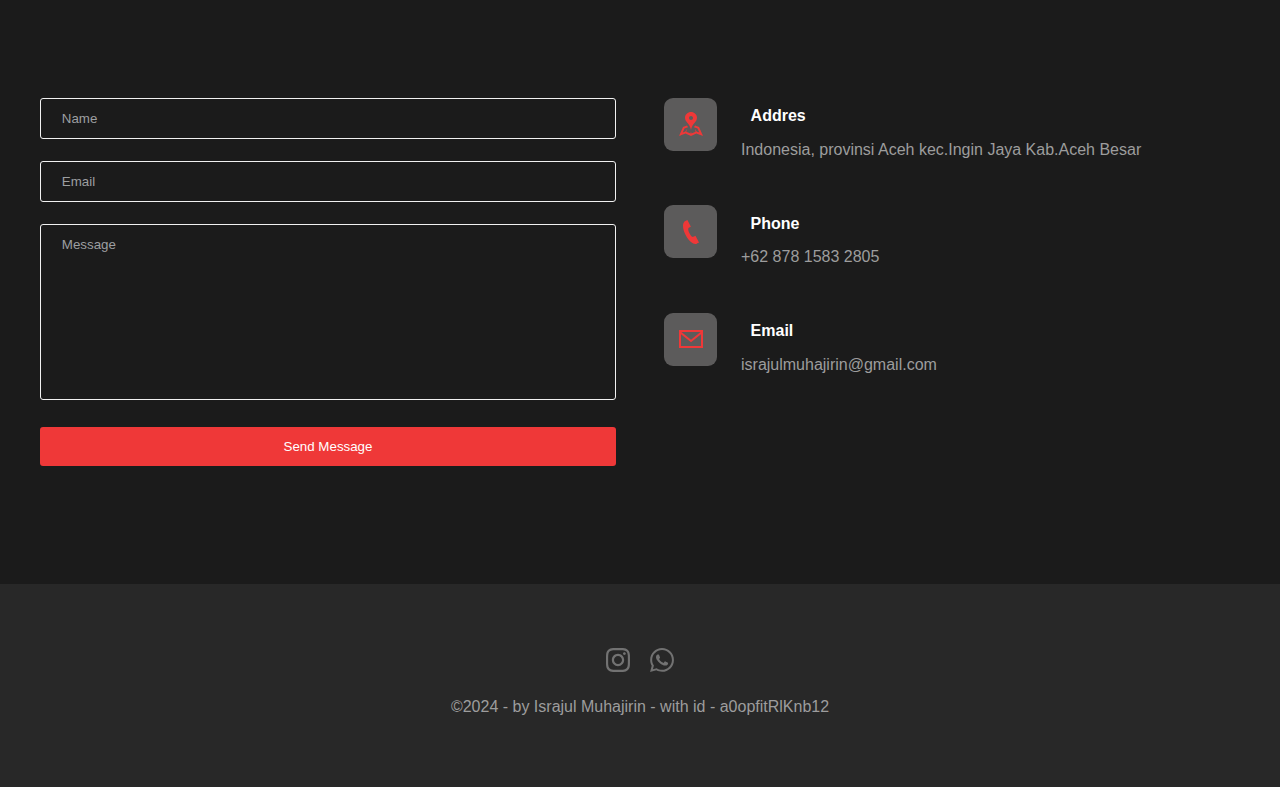
==== commit 459d38b0: "Add files via upload" ====
--- a/Index.html
+++ b/Index.html
@@ -1,30 +1,42 @@
 <!DOCTYPE html>
 <html lang="en">
-  <head>
-    <meta http-equiv="content-type" content="text/html; charset=utf-8" />
-    <meta name="viewport" content="width=device-width, initial-scale=1.0">
-    <title>IsrajulMuhajirin-portofolio</title>
-    <link rel="icon" href="img/hero.png" type="image/x-icon">
-    <link rel="stylesheet" href="scene/Styles.css">
-    <link rel="stylesheet" href="scene/Responsive.css">
-  </head>
-  <body>
+
+<head>
+  <meta name="google-adsense-account" content="ca-pub-2392276237227029">
+  <meta http-equiv="content-type" content="text/html; charset=utf-8" />
+  <meta name="viewport" content="width=device-width, initial-scale=1.0">
+  <title>IsrajulMuhajirin-portofolio</title>
+  <link rel="icon" href="img/hero.png" type="image/x-icon">
+  <link rel="stylesheet" href="scene/Styles.css">
+  <link rel="stylesheet" href="scene/Responsive.css">
+  <meta name="google-adsense-account" content="ca-pub-9307077634761220">
+  <script async src="https://pagead2.googlesyndication.com/pagead/js/adsbygoogle.js?client=ca-pub-9307077634761220"
+    crossorigin="anonymous"></script>
+</head>
+
+<body>
+  <div class="main-fisrt-container">
+    <div class="progres-top"></div>
+    <div class="progres-bottom"></div>
+    <div class="progres-left"></div>
+    <div class="progres-right"></div>
     <!-- header -->
-    <header>
+    <header id="header">
       <div class="main-container">
         <div class="nav">
           <div class="logo">
-            <a href="/">IM</a>
-          </div>
+            <a href="#header">IM</a>
+          </div>
+          <div class="nav-space"></div>
           <nav>
             <ul>
-              <li><a href="#services">servis</a></li>
-              <li><a href="#portofolios">portofolio</a></li>
-              <li><a href="#skill">skill</a></li>
-              <li><a href="#contact">contact</a></li>
+              <li class="li-services"><a href="#services">servis</a></li>
+              <li class="li-portofolios"><a href="#portofolios">portofolio</a></li>
+              <li class="li-skill"><a href="#skill">skill</a></li>
+              <li class="li-contact"><a href="#contact">contact</a></li>
             </ul>
           </nav>
-          
+
           <div class="burger">
             <div class="line-1"></div>
             <div class="line-2"></div>
@@ -34,8 +46,13 @@
         <section id="hero">
           <div class="hero-left">
             <h3 class="pre-title">My name is</h3>
-            <h1 class="hero-name">Israjul <span>Muhajirin</span></h1>
-            <p>Halo perkenalkan nama saya Israjul Muhajirin. Saya lahir pada tanggal 3 Februari 2009, sekarang di tahun 2024 saya berumur 15 tahun. Saya berasal dari Indonesia, tepatnya di provinsi Aceh, kec.Ingin Jaya kab.Aceh Besar. Saya sekolah di SMKN 1 ALMUBARKEYA. Saya sekarang kelas 10 atau kelas 1 SMK. Hobi saya adalah bermain batminton. Dan cita cita saya, belum tahu😁. Saya membuat website ini dalam waktu 3 hari.</p>
+            <h1 class="hero-name"><span class="hero-name-1">Israjul </span><span class="hero-name-2">Muhajirin</span>
+            </h1>
+            <p>Halo perkenalkan nama saya Israjul Muhajirin. Saya lahir pada tanggal 3 Februari 2009, sekarang di tahun
+              2024 saya berumur 15 tahun. Saya berasal dari Indonesia, tepatnya di provinsi Aceh, kec.Ingin Jaya
+              kab.Aceh Besar. Saya sekolah di SMKN 1 ALMUBARKEYA. Saya sekarang kelas 10 atau kelas 1 SMK. Hobi saya
+              adalah Coding. Dan cita cita saya adalah menjadi Full Stack Developer. Saya membuat website ini dalam waktu 3 hari.
+            </p>
           </div>
           <div class="hero-right">
             <img src="img/hero.png" alt="person profile" />
@@ -43,7 +60,7 @@
         </section>
       </div>
     </header>
-    
+
     <!-- end of header -->
     <!-- Services -->
     <section id="services">
@@ -54,26 +71,37 @@
           <!-- service1 -->
           <div class="service">
             <div class="service-icon">
-              <svg xmlns="http://www.w3.org/2000/svg" width="24" height="24" viewBox="0 0 24 24"><path d="M24 5c-3.923 3.265-5.623 4.716-7.15 4.716-2.44 0-3.681-3.675-4.85-7.716-1.165 4.028-2.41 7.715-4.853 7.715-1.513 0-3.168-1.404-7.147-4.715 3.321 7.018 3 14.292 3 17h18c0-1.718-.478-9.65 3-17zm-16.853 6.715c2.295 0 3.787-1.64 4.853-3.761 1.064 2.122 2.556 3.762 4.85 3.762 1.121 0 2.188-.43 3.126-1.042-.432 1.907-.68 3.72-.82 5.326h-14.322c-.138-1.617-.38-3.423-.808-5.324.927.607 2 1.039 3.121 1.039zm-2.14 8.285c-.003-.593-.016-1.267-.047-2h14.065c-.032.745-.046 1.422-.047 2h-13.971z"/></svg>
+              <svg xmlns="http://www.w3.org/2000/svg" width="24" height="24" viewBox="0 0 24 24">
+                <path
+                  d="M24 5c-3.923 3.265-5.623 4.716-7.15 4.716-2.44 0-3.681-3.675-4.85-7.716-1.165 4.028-2.41 7.715-4.853 7.715-1.513 0-3.168-1.404-7.147-4.715 3.321 7.018 3 14.292 3 17h18c0-1.718-.478-9.65 3-17zm-16.853 6.715c2.295 0 3.787-1.64 4.853-3.761 1.064 2.122 2.556 3.762 4.85 3.762 1.121 0 2.188-.43 3.126-1.042-.432 1.907-.68 3.72-.82 5.326h-14.322c-.138-1.617-.38-3.423-.808-5.324.927.607 2 1.039 3.121 1.039zm-2.14 8.285c-.003-.593-.016-1.267-.047-2h14.065c-.032.745-.046 1.422-.047 2h-13.971z" />
+              </svg>
             </div>
             <h4>UI/UX DESIGN</h4>
-            <p>Saya bisa mendesign aplikasi maupun website. Ya, bisa dibilang saya masih pemula, jadi wajarin aja kalo hasilnya kurang bagus...🙏</p>
+            <p>Saya bisa mendesign aplikasi atau website dengan tampilan yang minimalis dan sesuai request jika ada yang request</p>
           </div>
           <!-- service2 -->
           <div class="service">
             <div class="service-icon">
-              <svg xmlns="http://www.w3.org/2000/svg" width="24" height="24" viewBox="0 0 24 24"><path d="M3 20c.552 0 1 .449 1 1s-.448 1-1 1-1-.449-1-1 .448-1 1-1zm0-2c-1.656 0-3 1.343-3 3s1.344 3 3 3 3-1.343 3-3-1.344-3-3-3zm9 2c.552 0 1 .449 1 1s-.448 1-1 1-1-.449-1-1 .448-1 1-1zm0-2c-1.656 0-3 1.343-3 3s1.344 3 3 3 3-1.343 3-3-1.344-3-3-3zm0-16c.552 0 1 .449 1 1s-.448 1-1 1-1-.449-1-1 .448-1 1-1zm0-2c-1.656 0-3 1.343-3 3s1.344 3 3 3 3-1.343 3-3-1.344-3-3-3zm9 20c.552 0 1 .449 1 1s-.448 1-1 1-1-.449-1-1 .448-1 1-1zm0-2c-1.656 0-3 1.343-3 3s1.344 3 3 3 3-1.343 3-3-1.344-3-3-3zm-1.577-1.721l-6.423-5.028v-3.352c-.323.066-.658.101-1 .101s-.677-.035-1-.101v3.352l-6.424 5.028c.695.233 1.323.602 1.844 1.093l5.58-4.372 5.579 4.373c.522-.492 1.15-.861 1.844-1.094z"/></svg>
+              <svg xmlns="http://www.w3.org/2000/svg" width="24" height="24" viewBox="0 0 24 24">
+                <path
+                  d="M3 20c.552 0 1 .449 1 1s-.448 1-1 1-1-.449-1-1 .448-1 1-1zm0-2c-1.656 0-3 1.343-3 3s1.344 3 3 3 3-1.343 3-3-1.344-3-3-3zm9 2c.552 0 1 .449 1 1s-.448 1-1 1-1-.449-1-1 .448-1 1-1zm0-2c-1.656 0-3 1.343-3 3s1.344 3 3 3 3-1.343 3-3-1.344-3-3-3zm0-16c.552 0 1 .449 1 1s-.448 1-1 1-1-.449-1-1 .448-1 1-1zm0-2c-1.656 0-3 1.343-3 3s1.344 3 3 3 3-1.343 3-3-1.344-3-3-3zm9 20c.552 0 1 .449 1 1s-.448 1-1 1-1-.449-1-1 .448-1 1-1zm0-2c-1.656 0-3 1.343-3 3s1.344 3 3 3 3-1.343 3-3-1.344-3-3-3zm-1.577-1.721l-6.423-5.028v-3.352c-.323.066-.658.101-1 .101s-.677-.035-1-.101v3.352l-6.424 5.028c.695.233 1.323.602 1.844 1.093l5.58-4.372 5.579 4.373c.522-.492 1.15-.861 1.844-1.094z" />
+              </svg>
             </div>
             <h4>APPLYCATION DEVELOPMENT</h4>
-            <p>Saja bisa membuat aplikasi yang lumayan kompleks bermodalkan hp saja.</p>
+            <p>Saja bisa membuat aplikasi android. Saya juga bisa convert website menjadi aplikasi android dalam waktuu yang singkat</p>
           </div>
           <!-- service3 -->
           <div class="service">
             <div class="service-icon">
-              <svg width="24" height="24" xmlns="http://www.w3.org/2000/svg" fill-rule="evenodd" clip-rule="evenodd"><path d="M12 0c6.623 0 12 5.377 12 12s-5.377 12-12 12-12-5.377-12-12 5.377-12 12-12m2.557 16h-5.115c.546 2.46 1.441 4.114 2.558 5.744 1.194-1.741 2.041-3.41 2.557-5.744m-7.157 0h-4.567c1.236 2.825 3.704 4.972 6.755 5.716-1.048-1.733-1.783-3.658-2.188-5.716m13.767 0h-4.567c-.391 1.988-1.095 3.887-2.175 5.694 3.012-.763 5.517-2.895 6.742-5.694m-14.005-6h-4.962c-.267 1.313-.267 2.685 0 4h4.915c-.119-1.329-.101-2.672.047-4m7.661 0h-5.647c-.165 1.326-.185 2.672-.053 4h5.753c.133-1.328.111-2.673-.053-4m6.977 0h-4.963c.148 1.328.166 2.671.048 4h4.915c.26-1.285.273-2.648 0-4m-12.156-7.729c-3.077.732-5.567 2.886-6.811 5.729h4.653c.435-2.042 1.178-3.985 2.158-5.729m2.355-.048c-1.089 1.77-1.91 3.453-2.463 5.777h4.927c-.534-2.246-1.337-3.948-2.464-5.777m2.368.069c1.013 1.812 1.733 3.76 2.146 5.708h4.654c-1.232-2.816-3.762-4.958-6.8-5.708"/></svg>
+              <svg width="24" height="24" xmlns="http://www.w3.org/2000/svg" fill-rule="evenodd" clip-rule="evenodd">
+                <path
+                  d="M12 0c6.623 0 12 5.377 12 12s-5.377 12-12 12-12-5.377-12-12 5.377-12 12-12m2.557 16h-5.115c.546 2.46 1.441 4.114 2.558 5.744 1.194-1.741 2.041-3.41 2.557-5.744m-7.157 0h-4.567c1.236 2.825 3.704 4.972 6.755 5.716-1.048-1.733-1.783-3.658-2.188-5.716m13.767 0h-4.567c-.391 1.988-1.095 3.887-2.175 5.694 3.012-.763 5.517-2.895 6.742-5.694m-14.005-6h-4.962c-.267 1.313-.267 2.685 0 4h4.915c-.119-1.329-.101-2.672.047-4m7.661 0h-5.647c-.165 1.326-.185 2.672-.053 4h5.753c.133-1.328.111-2.673-.053-4m6.977 0h-4.963c.148 1.328.166 2.671.048 4h4.915c.26-1.285.273-2.648 0-4m-12.156-7.729c-3.077.732-5.567 2.886-6.811 5.729h4.653c.435-2.042 1.178-3.985 2.158-5.729m2.355-.048c-1.089 1.77-1.91 3.453-2.463 5.777h4.927c-.534-2.246-1.337-3.948-2.464-5.777m2.368.069c1.013 1.812 1.733 3.76 2.146 5.708h4.654c-1.232-2.816-3.762-4.958-6.8-5.708" />
+              </svg>
             </div>
             <h4>WEB DEVELOPMENT</h4>
-            <p>Sekarang saya lebih memilih untuk belajar tentang web development dibandingkan applycation development. karena saya ingin belajar lebih jauh tentang webdev, dan saya sudah bisa membuat sebuah sebsite seperti ini.</p>
+            <p>Sekarang saya lebih memilih untuk belajar tentang web development dibandingkan app development.
+              karena saya ingin belajar lebih jauh tentang webdev, dan saya sudah bisa membuat sebuah sebsite seperti
+              ini.</p>
           </div>
         </div>
       </div>
@@ -92,15 +120,20 @@
             </div>
             <div class="portofolio-info">
               <div class="portofolio-title">
-                <h4>Page Website</h4>
-                <a href="/" class="portofolio-link"><svg xmlns="http://www.w3.org/2000/svg" width="24" height="24" viewBox="0 0 24 24"><path d="M6 17c2.269-9.881 11-11.667 11-11.667v-3.333l7 6.637-7 6.696v-3.333s-6.17-.171-11 5zm12 .145v2.855h-16v-12h6.598c.768-.787 1.561-1.449 2.339-2h-10.937v16h20v-6.769l-2 1.914z"/></svg></a>
+                <h4>Cek Khodam Website</h4>
+                <a href="project/CheckKhodam/index.html" class="portofolio-link"><svg xmlns="http://www.w3.org/2000/svg" width="24" height="24"
+                    viewBox="0 0 24 24">
+                    <path
+                      d="M6 17c2.269-9.881 11-11.667 11-11.667v-3.333l7 6.637-7 6.696v-3.333s-6.17-.171-11 5zm12 .145v2.855h-16v-12h6.598c.768-.787 1.561-1.449 2.339-2h-10.937v16h20v-6.769l-2 1.914z" />
+                  </svg></a>
               </div>
             </div>
             <div class="portofolio-tags">
               <div>CSS</div>
               <div>HTML</div>
-            </div>
-            <p>Saya bisa membuat page website tampak lebih elegan dan profesional dengan bahasa pemrograman dasar saja yaitu Css dan Html. Dan saya juga bisa mendesignnya sesuai dengan ukuran, dan tema dari suatu website</p>
+              <div>JS</div>
+            </div>
+            <p>Website ini adalah salah satu projek saya yang saya buat pada masa-masa cek khodam itu sedang viral-viralnya. Website ini hanya sekedar candaan, yang artinya tidak dapat menebak khodam seseorang secara valid karena, saya sendiri tidak percaya dengan hal begitu.</p>
           </div>
           <!-- portofolio2 -->
           <div class="portofolio">
@@ -109,15 +142,20 @@
             </div>
             <div class="portofolio-info">
               <div class="portofolio-title">
-                <h4>Emulator Apps</h4>
-                <a href="/" class="portofolio-link"><svg xmlns="http://www.w3.org/2000/svg" width="24" height="24" viewBox="0 0 24 24"><path d="M6 17c2.269-9.881 11-11.667 11-11.667v-3.333l7 6.637-7 6.696v-3.333s-6.17-.171-11 5zm12 .145v2.855h-16v-12h6.598c.768-.787 1.561-1.449 2.339-2h-10.937v16h20v-6.769l-2 1.914z"/></svg></a>
+                <h4>UUID Generator Website</h4>
+                <a href="project/UUIDgenerator/index.html" class="portofolio-link"><svg xmlns="http://www.w3.org/2000/svg" width="24" height="24"
+                    viewBox="0 0 24 24">
+                    <path
+                      d="M6 17c2.269-9.881 11-11.667 11-11.667v-3.333l7 6.637-7 6.696v-3.333s-6.17-.171-11 5zm12 .145v2.855h-16v-12h6.598c.768-.787 1.561-1.449 2.339-2h-10.937v16h20v-6.769l-2 1.914z" />
+                  </svg></a>
               </div>
             </div>
             <div class="portofolio-tags">
-              <div>Java</div>
-              <div>Kotlin</div>
-            </div>
-            <p>Saya pernah membuat aplikasi Emulator Windows untuk Android, namun fitur yang dihadirkan kurang kompleks. Tetapi user dapat menggunakan nya dengan nyaman karena hampir semua fiturnya tersedia di Windows aslinya. (maaf kalo nggak jelas, intinya gitu).</p>
+              <div>CSS</div>
+              <div>JS</div>
+              <div>Html</div>
+            </div>
+            <p>Baru-baru ini saya membuat website uuid generator untuk keperluan membuat addon minecraft. Awalnya saya mecoba untuk membuat uuid di website yang di google, terus saya berpikir tidak paten kalo nggak punya sendiri, dan saya buatlah ini website. hasil karya saya sendiri.</p>
           </div>
           <!-- portofolio3 -->
           <div class="portofolio">
@@ -127,25 +165,31 @@
             <div class="portofolio-info">
               <div class="portofolio-title">
                 <h4>Coding Website</h4>
-                <a href="/" class="portofolio-link"><svg xmlns="http://www.w3.org/2000/svg" width="24" height="24" viewBox="0 0 24 24"><path d="M6 17c2.269-9.881 11-11.667 11-11.667v-3.333l7 6.637-7 6.696v-3.333s-6.17-.171-11 5zm12 .145v2.855h-16v-12h6.598c.768-.787 1.561-1.449 2.339-2h-10.937v16h20v-6.769l-2 1.914z"/></svg></a>
+                <a href="/" class="portofolio-link"><svg xmlns="http://www.w3.org/2000/svg" width="24" height="24"
+                    viewBox="0 0 24 24">
+                    <path
+                      d="M6 17c2.269-9.881 11-11.667 11-11.667v-3.333l7 6.637-7 6.696v-3.333s-6.17-.171-11 5zm12 .145v2.855h-16v-12h6.598c.768-.787 1.561-1.449 2.339-2h-10.937v16h20v-6.769l-2 1.914z" />
+                  </svg></a>
               </div>
             </div>
             <div class="portofolio-tags">
               <div>CSS</div>
               <div>HTML</div>
             </div>
-            <p>Saya juga pernah membuat website untuk bahasa pemrograman. Di website ini kamu bisa mengetahui berbagai bahasa pemrograman yang tersedia di seluruh dunia. Saya membuat website ini hanya dalam waktu 1 hari, tetapi untuk menambah 80+ bahasa pemrograma, maka saya membutuhkan waktu 4-5 hari.</p>
+            <p>Saya juga pernah membuat website untuk bahasa pemrograman. Di website ini kamu bisa mengetahui berbagai
+              bahasa pemrograman yang tersedia di seluruh dunia. Saya membuat website ini hanya dalam waktu 1 hari,
+              tetapi untuk menambah 80+ bahasa pemrograma, maka saya membutuhkan waktu 4-5 hari.</p>
           </div>
         </div>
       </div>
     </section>
     <!-- end of portofolio -->
-    
+
     <!-- skill & education -->
     <section id="skill">
       <div class="skill main-container">
-        <h3 class="pre-title">Learning Path</h3>
-        <h1 class="section-title">Skills & Education</h1>
+        <h3 class="pre-title">My Skill</h3>
+        <h1 class="section-title">Skills</h1>
         <div class="skills-grid">
           <div class="skills-left">
             <!-- edukasi1 -->
@@ -154,9 +198,9 @@
                 <div></div>
               </div>
               <div class="education-info">
-                <h4 class="education-title">Skill pertama</h4>
-                <p>Merakit Alat Elektronik</p>
-                <h4 class="education-years">2017-2019</h4>
+                <h4 class="education-title">Skill</h4>
+                <p>Rakit PC</p>
+                <h4 class="education-years">20%</h4>
               </div>
             </div>
             <!-- edukasi2 -->
@@ -165,9 +209,9 @@
                 <div></div>
               </div>
               <div class="education-info">
-                <h4 class="education-title">Skill kedua</h4>
-                <p>Apps Enginer</p>
-                <h4 class="education-years">2020-2023</h4>
+                <h4 class="education-title">Skill</h4>
+                <p>Apps Development</p>
+                <h4 class="education-years">40%</h4>
               </div>
             </div>
             <!-- edukasi3 -->
@@ -176,15 +220,16 @@
                 <div></div>
               </div>
               <div class="education-info">
-                <h4 class="education-title">Skill ketiga</h4>
-                <p>Website Enginer</p>
-                <h4 class="education-years">2024</h4>
+                <h4 class="education-title">Skill</h4>
+                <p>Website Developer</p>
+                <h4 class="education-years">40%</h4>
               </div>
             </div>
           </div>
           <div class="skills-right">
             <p>
-              Pada tahun 2018, saya tertarik untuk merakit sebuah alat elektronik. Sampai tahun 2019 saya di kasih hp. Tahun 2019, saya itu masih berminat merakit elektronik itu. Sampai di tahun 2020 saya sudah mengenal apa itu Hp. Saya tipe orang yang penasaran, dari orang membuat aplikasi, disitu saya berpikir, bagaimana cara membuat aplikasi?. Disitu saya belajar hingga saya menjadi apps enginer. Saya menjadi apps enginer sampai tahun 2023, dan disitu saya berminat untuk belajar bahasa pemrograman, karena sebelumnya saya membuat aplikasi menggunakan metode drag & drop. saya terus belajar sampai tahun 2024, bisa dibilang saya belum terlalu mahir, tetapi saya sudah bisa menjadi web enginer...
+              Saya bisa merakit pc, saya bisa membuat aplikasi android, saya juga bisa membuat website dengan tampilan
+              profesional dan tema yang minimalis
             </p>
             <div class="skills-list">
               <ul>
@@ -197,7 +242,7 @@
               </ul>
               <ul>
                 <li>C#</li>
-                <li>SKETCHWARE VISUAL SCRIPT</li>
+                <!-- <li>kosong</li> -->
               </ul>
             </div>
           </div>
@@ -214,7 +259,7 @@
               <input type="text" placeholder="Name" name="name" />
             </div>
             <div>
-              <input type="email" placeholder="Email" name="email"/>
+              <input type="email" placeholder="Email" name="email" />
             </div>
             <div>
               <textarea placeholder="Message" name="message" id="message" rows="10" cols="30"></textarea>
@@ -228,7 +273,10 @@
           <!-- contact item 1 -->
           <div class="contact-item">
             <div class="contact-item-icon">
-              <svg xmlns="http://www.w3.org/2000/svg" width="24" height="24" viewBox="0 0 24 24"><path d="M12 0c-3.148 0-6 2.553-6 5.702 0 4.682 4.783 5.177 6 12.298 1.217-7.121 6-7.616 6-12.298 0-3.149-2.851-5.702-6-5.702zm0 8c-1.105 0-2-.895-2-2s.895-2 2-2 2 .895 2 2-.895 2-2 2zm12 16l-6.707-2.427-5.293 2.427-5.581-2.427-6.419 2.427 4-9 3.96-1.584c.38.516.741 1.08 1.061 1.729l-3.523 1.41-1.725 3.88 2.672-1.01 1.506-2.687-.635 3.044 4.189 1.789.495-2.021.465 2.024 4.15-1.89-.618-3.033 1.572 2.896 2.732.989-1.739-3.978-3.581-1.415c.319-.65.681-1.215 1.062-1.731l4.021 1.588 3.936 9z"/></svg>
+              <svg xmlns="http://www.w3.org/2000/svg" width="24" height="24" viewBox="0 0 24 24">
+                <path
+                  d="M12 0c-3.148 0-6 2.553-6 5.702 0 4.682 4.783 5.177 6 12.298 1.217-7.121 6-7.616 6-12.298 0-3.149-2.851-5.702-6-5.702zm0 8c-1.105 0-2-.895-2-2s.895-2 2-2 2 .895 2 2-.895 2-2 2zm12 16l-6.707-2.427-5.293 2.427-5.581-2.427-6.419 2.427 4-9 3.96-1.584c.38.516.741 1.08 1.061 1.729l-3.523 1.41-1.725 3.88 2.672-1.01 1.506-2.687-.635 3.044 4.189 1.789.495-2.021.465 2.024 4.15-1.89-.618-3.033 1.572 2.896 2.732.989-1.739-3.978-3.581-1.415c.319-.65.681-1.215 1.062-1.731l4.021 1.588 3.936 9z" />
+              </svg>
             </div>
             <div class="contact-item-detail">
               <h4>Addres</h4>
@@ -238,7 +286,10 @@
           <!-- contact item 2 -->
           <div class="contact-item">
             <div class="contact-item-icon">
-              <svg xmlns="http://www.w3.org/2000/svg" width="24" height="24" viewBox="0 0 24 24"><path d="M20 22.621l-3.521-6.795c-.008.004-1.974.97-2.064 1.011-2.24 1.086-6.799-7.82-4.609-8.994l2.083-1.026-3.493-6.817-2.106 1.039c-7.202 3.755 4.233 25.982 11.6 22.615.121-.055 2.102-1.029 2.11-1.033z"/></svg>
+              <svg xmlns="http://www.w3.org/2000/svg" width="24" height="24" viewBox="0 0 24 24">
+                <path
+                  d="M20 22.621l-3.521-6.795c-.008.004-1.974.97-2.064 1.011-2.24 1.086-6.799-7.82-4.609-8.994l2.083-1.026-3.493-6.817-2.106 1.039c-7.202 3.755 4.233 25.982 11.6 22.615.121-.055 2.102-1.029 2.11-1.033z" />
+              </svg>
             </div>
             <div class="contact-item-detail">
               <h4>Phone</h4>
@@ -248,7 +299,10 @@
           <!-- contact item 3 -->
           <div class="contact-item">
             <div class="contact-item-icon">
-              <svg xmlns="http://www.w3.org/2000/svg" width="24" height="24" viewBox="0 0 24 24"><path d="M0 3v18h24v-18h-24zm21.518 2l-9.518 7.713-9.518-7.713h19.036zm-19.518 14v-11.817l10 8.104 10-8.104v11.817h-20z"/></svg>
+              <svg xmlns="http://www.w3.org/2000/svg" width="24" height="24" viewBox="0 0 24 24">
+                <path
+                  d="M0 3v18h24v-18h-24zm21.518 2l-9.518 7.713-9.518-7.713h19.036zm-19.518 14v-11.817l10 8.104 10-8.104v11.817h-20z" />
+              </svg>
             </div>
             <div class="contact-item-detail">
               <h4>Email</h4>
@@ -263,15 +317,23 @@
     <footer>
       <div class="footer-icons">
         <a href="">
-          <svg xmlns="http://www.w3.org/2000/svg" width="24" height="24" viewBox="0 0 24 24"><path d="M12 2.163c3.204 0 3.584.012 4.85.07 3.252.148 4.771 1.691 4.919 4.919.058 1.265.069 1.645.069 4.849 0 3.205-.012 3.584-.069 4.849-.149 3.225-1.664 4.771-4.919 4.919-1.266.058-1.644.07-4.85.07-3.204 0-3.584-.012-4.849-.07-3.26-.149-4.771-1.699-4.919-4.92-.058-1.265-.07-1.644-.07-4.849 0-3.204.013-3.583.07-4.849.149-3.227 1.664-4.771 4.919-4.919 1.266-.057 1.645-.069 4.849-.069zm0-2.163c-3.259 0-3.667.014-4.947.072-4.358.2-6.78 2.618-6.98 6.98-.059 1.281-.073 1.689-.073 4.948 0 3.259.014 3.668.072 4.948.2 4.358 2.618 6.78 6.98 6.98 1.281.058 1.689.072 4.948.072 3.259 0 3.668-.014 4.948-.072 4.354-.2 6.782-2.618 6.979-6.98.059-1.28.073-1.689.073-4.948 0-3.259-.014-3.667-.072-4.947-.196-4.354-2.617-6.78-6.979-6.98-1.281-.059-1.69-.073-4.949-.073zm0 5.838c-3.403 0-6.162 2.759-6.162 6.162s2.759 6.163 6.162 6.163 6.162-2.759 6.162-6.163c0-3.403-2.759-6.162-6.162-6.162zm0 10.162c-2.209 0-4-1.79-4-4 0-2.209 1.791-4 4-4s4 1.791 4 4c0 2.21-1.791 4-4 4zm6.406-11.845c-.796 0-1.441.645-1.441 1.44s.645 1.44 1.441 1.44c.795 0 1.439-.645 1.439-1.44s-.644-1.44-1.439-1.44z"/></svg>
+          <svg xmlns="http://www.w3.org/2000/svg" width="24" height="24" viewBox="0 0 24 24">
+            <path
+              d="M12 2.163c3.204 0 3.584.012 4.85.07 3.252.148 4.771 1.691 4.919 4.919.058 1.265.069 1.645.069 4.849 0 3.205-.012 3.584-.069 4.849-.149 3.225-1.664 4.771-4.919 4.919-1.266.058-1.644.07-4.85.07-3.204 0-3.584-.012-4.849-.07-3.26-.149-4.771-1.699-4.919-4.92-.058-1.265-.07-1.644-.07-4.849 0-3.204.013-3.583.07-4.849.149-3.227 1.664-4.771 4.919-4.919 1.266-.057 1.645-.069 4.849-.069zm0-2.163c-3.259 0-3.667.014-4.947.072-4.358.2-6.78 2.618-6.98 6.98-.059 1.281-.073 1.689-.073 4.948 0 3.259.014 3.668.072 4.948.2 4.358 2.618 6.78 6.98 6.98 1.281.058 1.689.072 4.948.072 3.259 0 3.668-.014 4.948-.072 4.354-.2 6.782-2.618 6.979-6.98.059-1.28.073-1.689.073-4.948 0-3.259-.014-3.667-.072-4.947-.196-4.354-2.617-6.78-6.979-6.98-1.281-.059-1.69-.073-4.949-.073zm0 5.838c-3.403 0-6.162 2.759-6.162 6.162s2.759 6.163 6.162 6.163 6.162-2.759 6.162-6.163c0-3.403-2.759-6.162-6.162-6.162zm0 10.162c-2.209 0-4-1.79-4-4 0-2.209 1.791-4 4-4s4 1.791 4 4c0 2.21-1.791 4-4 4zm6.406-11.845c-.796 0-1.441.645-1.441 1.44s.645 1.44 1.441 1.44c.795 0 1.439-.645 1.439-1.44s-.644-1.44-1.439-1.44z" />
+          </svg>
         </a>
         <a href="">
-          <svg xmlns="http://www.w3.org/2000/svg" width="24" height="24" viewBox="0 0 24 24"><path d="M.057 24l1.687-6.163c-1.041-1.804-1.588-3.849-1.587-5.946.003-6.556 5.338-11.891 11.893-11.891 3.181.001 6.167 1.24 8.413 3.488 2.245 2.248 3.481 5.236 3.48 8.414-.003 6.557-5.338 11.892-11.893 11.892-1.99-.001-3.951-.5-5.688-1.448l-6.305 1.654zm6.597-3.807c1.676.995 3.276 1.591 5.392 1.592 5.448 0 9.886-4.434 9.889-9.885.002-5.462-4.415-9.89-9.881-9.892-5.452 0-9.887 4.434-9.889 9.884-.001 2.225.651 3.891 1.746 5.634l-.999 3.648 3.742-.981zm11.387-5.464c-.074-.124-.272-.198-.57-.347-.297-.149-1.758-.868-2.031-.967-.272-.099-.47-.149-.669.149-.198.297-.768.967-.941 1.165-.173.198-.347.223-.644.074-.297-.149-1.255-.462-2.39-1.475-.883-.788-1.48-1.761-1.653-2.059-.173-.297-.018-.458.13-.606.134-.133.297-.347.446-.521.151-.172.2-.296.3-.495.099-.198.05-.372-.025-.521-.075-.148-.669-1.611-.916-2.206-.242-.579-.487-.501-.669-.51l-.57-.01c-.198 0-.52.074-.792.372s-1.04 1.016-1.04 2.479 1.065 2.876 1.213 3.074c.149.198 2.095 3.2 5.076 4.487.709.306 1.263.489 1.694.626.712.226 1.36.194 1.872.118.571-.085 1.758-.719 2.006-1.413.248-.695.248-1.29.173-1.414z"/></svg>
+          <svg xmlns="http://www.w3.org/2000/svg" width="24" height="24" viewBox="0 0 24 24">
+            <path
+              d="M.057 24l1.687-6.163c-1.041-1.804-1.588-3.849-1.587-5.946.003-6.556 5.338-11.891 11.893-11.891 3.181.001 6.167 1.24 8.413 3.488 2.245 2.248 3.481 5.236 3.48 8.414-.003 6.557-5.338 11.892-11.893 11.892-1.99-.001-3.951-.5-5.688-1.448l-6.305 1.654zm6.597-3.807c1.676.995 3.276 1.591 5.392 1.592 5.448 0 9.886-4.434 9.889-9.885.002-5.462-4.415-9.89-9.881-9.892-5.452 0-9.887 4.434-9.889 9.884-.001 2.225.651 3.891 1.746 5.634l-.999 3.648 3.742-.981zm11.387-5.464c-.074-.124-.272-.198-.57-.347-.297-.149-1.758-.868-2.031-.967-.272-.099-.47-.149-.669.149-.198.297-.768.967-.941 1.165-.173.198-.347.223-.644.074-.297-.149-1.255-.462-2.39-1.475-.883-.788-1.48-1.761-1.653-2.059-.173-.297-.018-.458.13-.606.134-.133.297-.347.446-.521.151-.172.2-.296.3-.495.099-.198.05-.372-.025-.521-.075-.148-.669-1.611-.916-2.206-.242-.579-.487-.501-.669-.51l-.57-.01c-.198 0-.52.074-.792.372s-1.04 1.016-1.04 2.479 1.065 2.876 1.213 3.074c.149.198 2.095 3.2 5.076 4.487.709.306 1.263.489 1.694.626.712.226 1.36.194 1.872.118.571-.085 1.758-.719 2.006-1.413.248-.695.248-1.29.173-1.414z" />
+          </svg>
         </a>
       </div>
-      <p>©2024 - by Israjul Muhajirin</p>
+      <p>©2024 - by Israjul Muhajirin - with id - a0opfitRlKnb12</p>
     </footer>
     <!-- end of footer -->
-    <script src="scene/Main.js"></script>
-  </body>
+  </div>
+  <script src="scene/Main.js"></script>
+</body>
+
 </html>--- a/scene/Styles.css
+++ b/scene/Styles.css
@@ -1,380 +1,590 @@
-:root{
-    --primaryTextColor: #fff;
-    --secondaryTextColor: #9d9d9d;
-    
-    --borderColor: #f1f1f1;
-    --lineColor: #d9d9d9;
-    
-    --primaryBackgroundColor: #434343;
-    --secondaryBackgroundColor: #1b1b1b;
-    --thirdBackgroundColor: #5c5b5b;
-    
-    --primaryIconColor: #ef3838;
-    --primaryIconColorHover: #ee1111;
-    
-    --selectionPadding: 6rem 0;
-    
-    --itemBorderRadius: 0.7rem;
-  }
-  * {
-    padding: 0;
-    margin: 0;
-    box-sizing: border-box;
-    scroll-behavior: smooth;
-  }
-  
-  body {
-    font-family: Sans-Serif;
-    background: var(--secondaryBackgroundColor);
-  }
-  
-  h1,h2,h3,h4,h5,h6,strong {
-    color: var(--primaryTextColor);
-  }
-  
-  p {
-    font-size: 1rem;
-    line-height: 1.9rem;
-  }
-  
-  p,span,lable,input,textarea,li {
-    color: var(--secondaryTextColor);
-  }
-  a {
-    text-decoration: none;
-  }
-  
+:root {
+  --primaryTextColor: #fff;
+  --secondaryTextColor: #9d9d9d;
+
+  --borderColor: #f1f1f1;
+  --lineColor: #d9d9d9;
+
+  --primaryBackgroundColor: #434343;
+  --secondaryBackgroundColor: #1b1b1b;
+  --thirdBackgroundColor: #5c5b5b;
+
+  --primaryIconColor: #ef3838;
+  --primaryIconColorHover: #ee1111;
+
+  --selectionPadding: 6rem 0;
+
+  --itemBorderRadius: 0.7rem;
+}
+
+* {
+  padding: 0;
+  margin: 0;
+  box-sizing: border-box;
+  scroll-behavior: smooth;
+}
+
+body {
+  font-family: Sans-Serif;
+  background: var(--secondaryBackgroundColor);
+}
+
+h1,
+h2,
+h3,
+h4,
+h5,
+h6,
+strong {
+  color: var(--primaryTextColor);
+}
+
+p {
+  font-size: 1rem;
+  line-height: 1.9rem;
+}
+
+p,
+span,
+lable,
+input,
+textarea,
+li {
+  color: var(--secondaryTextColor);
+}
+
+a {
+  text-decoration: none;
+}
+
+.progres-top {
+  width: 100%;
+  height: 5px;
+  position: fixed;
+  top: 0;
+  left: 0;
+  transform-origin: 0%;
+  background-color: tomato;
+  animation: progresx;
+  animation-timeline: scroll();
+
+}
+.progres-bottom {
+  width: 100%;
+  height: 5px;
+  position: fixed;
+  bottom: 0;
+  left: 0;
+  transform-origin: 100%;
+  background-color: tomato;
+  animation: progresx;
+  animation-timeline: scroll();
+
+}
+.progres-left {
+  width: 5px;
+  height: 100%;
+  position: fixed;
+  bottom: 0;
+  left: 0;
+  transform-origin: 0% 100%;
+  background-color: tomato;
+  animation: progresy;
+  animation-timeline: scroll();
+
+}
+.progres-right {
+  width: 5px;
+  height: 100%;
+  position: fixed;
+  bottom: 0;
+  right: 0;
+  transform-origin: 0% 0%;
+  background-color: tomato;
+  animation: progresy;
+  animation-timeline: scroll();
+
+}
+
+@keyframes progresx {
+  0% {
+    transform: scaleX(0);
+    background-color: rgb(255, 0, 0);
+  }
+  50% {
+    transform: scaleX(0.5);
+    background-color: rgb(0, 255, 0);
+  }
+  100% {
+    transform: scaleX(1);
+    background-color: rgb(0, 0, 255);
+  }
+}
+@keyframes progresy {
+  0% {
+    transform: scaleY(0);
+    background-color: rgb(255, 0, 0);
+  }
+  50% {
+    transform: scaleY(0.5);
+    background-color: rgb(0, 255, 0);
+  }
+  100% {
+    transform: scaleY(1);
+    background-color: rgb(0, 0, 255);
+  }
+}
+
+.main-container {
+  width: 1200px;
+  margin: 0 auto;
+}
+
+@media screen and (max-width:1200px) {
   .main-container {
-    width: 1200px;
-    margin: 0 auto;
-  }
-  
-  @media screen and (max-width:1200px){
-    .main-container{
-      width: 90%;
-    }
-  }
-  /* title */
-  .section-title{
-    margin: 1rem 0 4rem;
-    font-size: 2rem;
-  }
-  .pre-title{
-    text-transform: uppercase;
-    letter-spacing: .5rem;
-    color: var(--secondaryTextColor);
-    position: relative;
-    padding-left: 40px;
-    width: fit-content;
-    font-weight: 400;
-    font-size: 0.9rem;
-  }
-  
-  .pre-title::before{
-    content: "";
-    width: 30px;
-    height: 1px;
-    background: var(--lineColor);
-    position: absolute;
-    display: block;
-    left: 0;
-    top: 50%;
-  }
-  
-  /* layout */
-  .grid-3{
-    display: grid;
-    grid-template-columns: repeat(auto-fit, minmax(250px, 1fr));
-    gap: 3rem;
-  }
-  
-  
-  /* logo dan navigasi */
-  .nav{
-    display: flex;
-    justify-content: space-between;
-    padding: 2rem 0;
-  }
-  
-  .nav ul{
-    list-style: none;
-    display: flex;
-    gap: 3rem;
-  }
-  
-  .logo{
-    display: flex;
-    align-items: center;
-    font-weight:700 ;
-    font-size: 2rem;
-  }
-  
-  .logo a{
-    color: var(--primaryTextColor);
-  }
-  
-  nav ul li{
-    display: flex;
-    align-items: center;
-  }
-  
-  nav ul li a {
-    color: var(--primaryTextColor);
-  }
-  
-  /* burger */
-  .burger div{
-    width: 25px;
-    height: 2px;
-    background-color: #fff;
-    margin: 7px;
-    transition: all 0.3s;
-    z-index: 99;
-  }
-  
-  .burger{
-    display: none;
-    z-index: 99;
-    position: fixed;
-    top: 33px;
-    right: 35px;
-  }
-  
-  /* hero section */
-  #hero {
-    height: 720px;
-    display: grid;
-    grid-template-columns: 1fr 1fr;
-    align-items: center;
-  }
-  
-  .hero-name{
-    font-size: 3rem;
-    font-weight: 700;
-    margin: 0.5rem 0 1rem;
-  }
-  .hero-name span{
-    color: var(--primaryIconColor);
-  }
-  .hero-right img{
     width: 90%;
   }
-  .hero-right{
-    display: flex;
-    justify-content: center;
-  }
-  
-  /* service section */
-  #services{
-    background-color: var(--secondaryBackgroundColor);
-    padding: var(--selectionPadding);
-  }
-  .services .pre-title {
-    margin: 0 auto;
-  }
-  .services-title{
-    text-align: center;
-  }
-  .service{
-    padding: 3rem 2rem;
-    text-align: center;
-    background: var(--primaryBackgroundColor);
-    border-radius: var(--itemBorderRadius);
-  }
-  .service h4{
-    margin: 1.5rem 0;
-    font-weight: 500;
-    font-size: 1.05rem;
-  }
-  .service-icon{
-    background: var(--thirdBackgroundColor);
-    width: fit-content;
-    margin: 0 auto;
-    padding: 1rem 1.3rem;
-    border-radius: 0.5rem;
-  }
-  .service-icon svg{
-    fill: var(--primaryIconColor);
-  }
-  
-  /* portofolio section */
-  #portofolios{
-    padding: var(--selectionPadding);
-  }
-  .portofolio{
-    border-radius: var(--itemBorderRadius);
-    overflow: hidden;
-    border: 1px solid var(--borderColor);
-  }
-  .portofolio-cover {
-    height: 250px;
-  }
-  .portofolio-cover img{
-    width: 100%;
-    height: 100%;
-    object-fit: cover;
-  }
-  .portofolio-info {
-    padding: 2rem 1.5rem;
-  }
-  .portofolio-title{
-    display: flex;
-    justify-content: space-between;
-    align-items: center;
-    gap: 1rem;
-  }
-  .portofolio h4{
-    font-weight: 500;
-    font-size: 1.05rem;
-    
-  }
-  .portofolio-title a svg:hover{
-    fill: var(--primaryIconColor);
-  }
-  .portofolio-title a svg{
-    transition: 0.2s  ease-in-out;
-  }
-  .portofolio-tags{
-    display: flex;
-    gap: 1rem;
-    margin: 1rem 1rem;
-  }
-  .portofolio p{
-    margin: 1rem 1rem;
-  }
-  .portofolio-tags div{
-    font-size: 1px;
-    border: 1px solid var(--borderColor);
-    padding: 0.4rem 1rem;
-    color: var(--secondaryTextColor);
-  }
-  
-  /* skill & education */
-  #skill{
-    padding: var(--selectionPadding);
-    background: var(--secondaryBackgroundColor);
-  }
-  .skills-grid{
-    display: grid;
-    grid-template-columns: repeat(auto-fit, minmax(350px, 1fr));
-    gap: 3rem;
-  }
-  .education{
-    display: flex;
-    gap: 2rem;
-  }
-  .education .line{
-    padding: 0 0.7rem;
-  }
-  .education .line div{
-    width: 2px;
-    height: 100%;
-    background: var(--borderColor);
-    position: relative;
-  }
-  .education-info p{
-    margin: 0.6rem 0 1.4rem;
-  }
-  .education-years{
-    margin-bottom: 3rem;
-  }
-  /* line dot */
-  .education .line div:before{
-    content: "";
-    width: 15px;
-    height: 15px;
-    background: var(--borderColor);
-    border-radius: 50%;
-    position: absolute;
-    left: -6px;
-  }
-  .skills-list{
-    display: flex;
-    grid-template-columns: 1fr 1fr;
-    margin-top: 1.5rem;
-  }
-  .skills-right ul{
-    line-height: 2rem;
-    padding: 0 1rem;
-  }
-  
-  /* contact section */
-  #contact{
-    padding: var(--selectionPadding);
-  }
-  .contact{
-    display: grid;
-    grid-template-columns: repeat(auto-fit, minmax(350px, 1fr));
-    gap: 3rem;
-  }
-  .contact-form div{
-    margin-bottom: 1.4rem;
-  }
-  .contact-form input, .contact-form textarea{
-    width: 100%;
-    padding: 0.75rem 1.3rem;
-    font-family: 'Roboto', Sans-Serif;
-    background: var(--secondaryBackgroundColor);
-    border: 1px solid var(--borderColor);
-    border-radius: 3px;
-    resize: none;
-  }
-  .contact-form input::placeholder, .contact-form textarea::placeholder{
-    color: #9d9fa1;
-  }
-  .contact-form input:focus, .contact-form textarea:focus{
-    outline: none;
-    border: 1.5px solid #7d7d7d;
-  }
-  .btn-submit{
-    width: 100%;
-    padding: 0.75rem 1.3rem;
-    background-color: var(--primaryIconColor);
-    color: #fff;
-    border: none;
-    border-radius: 3px;
-    cursor: pointer;
-    transition: 0.2s ease-in-out;
-  }
-  .btn-submit:hover{
-    background-color: var(--primaryIconColorHover);
-  }
-  .contact-item{
-    display: flex;
-    gap: 1.5rem;
-    margin-bottom: 2.5rem;
-  }
-  .contact-item-icon{
-    background: var(--thirdBackgroundColor);
-    width: 53px;
-    height: 53px;
-    border-radius: 9px;
-    display: flex;
-    justify-content: center;
-    align-items: center;
-  }
-  .contact-item-icon svg{
-    fill: var(--primaryIconColor);
-  }
-  .contact-item-detail h4{
-    margin: 0.6rem;
-  }
-  
-  /* footer section */
-  footer{
-    padding: 4rem 0;
-    background: #282828;
-    text-align: center;
-  }
-  .footer-icons{
-    margin-bottom: 1rem;
-  }
-  .footer-icons a{
-    margin: 0 0.5rem;
-  }
-  .footer-icons svg{
-    fill: #727272;
-  }
-  .footer-icons svg:hover{
-    fill: #000;
-  }+}
+
+/* title */
+.section-title {
+  margin: 1rem 0 4rem;
+  font-size: 2rem;
+}
+
+.pre-title {
+  text-transform: uppercase;
+  letter-spacing: .5rem;
+  color: var(--secondaryTextColor);
+  position: relative;
+  padding-left: 40px;
+  width: fit-content;
+  font-weight: 400;
+  font-size: 0.9rem;
+}
+
+.pre-title::before {
+  content: "";
+  width: 30px;
+  height: 1px;
+  background: var(--lineColor);
+  position: absolute;
+  display: block;
+  left: 0;
+  top: 50%;
+}
+
+/* layout */
+.grid-3 {
+  display: grid;
+  grid-template-columns: repeat(auto-fit, minmax(250px, 1fr));
+  gap: 3rem;
+}
+
+
+/* logo dan navigasi */
+.nav {
+  display: flex;
+  justify-content: space-between;
+  padding: 2rem 2rem;
+  position: fixed;
+  /* background-color: var(--secondaryBackgroundColor); */
+}
+.nav-space {
+  width: 100vh;
+}
+
+.nav ul {
+  list-style: none;
+  display: flex;
+  gap: 3rem;
+}
+
+.logo {
+  display: flex;
+  align-items: center;
+  font-weight: 700;
+  font-size: 2rem;
+  transition: 0.3s ease-in-out;
+}
+
+.logo:hover {
+  transform: rotate(-30deg);
+  font-size: 3rem;
+}
+
+.logo a {
+  color: var(--primaryTextColor);
+}
+
+nav ul li {
+  display: flex;
+  align-items: center;
+}
+
+nav ul li a {
+  color: var(--primaryTextColor);
+}
+
+/* burger */
+.burger div {
+  width: 25px;
+  height: 2px;
+  background-color: #fff;
+  margin: 7px;
+  transition: all 0.3s;
+  z-index: 99;
+}
+
+.burger {
+  display: none;
+  z-index: 99;
+  position: fixed;
+  top: 33px;
+  right: 35px;
+}
+
+/* hero section */
+#hero {
+  height: 720px;
+  display: grid;
+  grid-template-columns: 1fr 1fr;
+  align-items: center;
+}
+
+.hero-name {
+  font-size: 3rem;
+  font-weight: 700;
+  margin: 0.5rem 0 1rem;
+  transition: 0.3s ease-in-out;
+}
+
+.hero-name:hover {
+  transform: rotate(7deg);
+  font-size: 4rem;
+}
+
+.hero-name-2 {
+  color: var(--primaryIconColor);
+}
+
+.hero-right img {
+  width: 90%;
+}
+
+.hero-right {
+  display: flex;
+  justify-content: center;
+}
+
+/* service section */
+#services {
+  background-color: var(--secondaryBackgroundColor);
+  padding: var(--selectionPadding);
+}
+
+.li-services {
+  padding: 5px;
+  border-radius: 10px;
+  transition: 0.4s ease-in-out;
+}
+
+.li-services:hover {
+  padding: 5px;
+  background-color: #ef3838;
+  border-radius: 5px;
+
+}
+
+.services .pre-title {
+  margin: 0 auto;
+}
+
+.services-title {
+  text-align: center;
+}
+
+.service {
+  padding: 3rem 2rem;
+  text-align: center;
+  background: var(--primaryBackgroundColor);
+  border-radius: var(--itemBorderRadius);
+}
+
+.service h4 {
+  margin: 1.5rem 0;
+  font-weight: 500;
+  font-size: 1.05rem;
+}
+
+.service-icon {
+  background: var(--thirdBackgroundColor);
+  width: fit-content;
+  margin: 0 auto;
+  padding: 1rem 1.3rem;
+  border-radius: 0.5rem;
+}
+
+.service-icon svg {
+  fill: var(--primaryIconColor);
+}
+
+/* portofolio section */
+#portofolios {
+  padding: var(--selectionPadding);
+}
+
+.li-portofolios {
+  padding: 5px;
+  border-radius: 10px;
+  transition: 0.4s ease-in-out;
+}
+
+.li-portofolios:hover {
+  padding: 5px;
+  background-color: #ef3838;
+  border-radius: 5px;
+
+}
+
+.portofolio {
+  border-radius: var(--itemBorderRadius);
+  overflow: hidden;
+  border: 1px solid var(--borderColor);
+}
+
+.portofolio-cover {
+  height: 250px;
+}
+
+.portofolio-cover img {
+  width: 100%;
+  height: 100%;
+  object-fit: cover;
+}
+
+.portofolio-info {
+  padding: 2rem 1.5rem;
+}
+
+.portofolio-title {
+  display: flex;
+  justify-content: space-between;
+  align-items: center;
+  gap: 1rem;
+}
+
+.portofolio h4 {
+  font-weight: 500;
+  font-size: 1.05rem;
+
+}
+
+.portofolio-title a svg:hover {
+  fill: var(--primaryIconColor);
+}
+
+.portofolio-title a svg {
+  transition: 0.2s ease-in-out;
+}
+
+.portofolio-tags {
+  display: flex;
+  gap: 1rem;
+  margin: 1rem 1rem;
+}
+
+.portofolio p {
+  margin: 1rem 1rem;
+}
+
+.portofolio-tags div {
+  font-size: 10px;
+  border: 1px solid var(--borderColor);
+  padding: 0.4rem 1rem;
+  color: var(--secondaryTextColor);
+}
+
+/* skill & education */
+#skill {
+  padding: var(--selectionPadding);
+  background: var(--secondaryBackgroundColor);
+}
+
+.li-skill {
+  padding: 5px;
+  border-radius: 10px;
+  transition: 0.4s ease-in-out;
+}
+
+.li-skill:hover {
+  padding: 5px;
+  background-color: #ef3838;
+  border-radius: 5px;
+
+}
+
+.skills-grid {
+  display: grid;
+  grid-template-columns: repeat(auto-fit, minmax(350px, 1fr));
+  gap: 3rem;
+}
+
+.education {
+  display: flex;
+  gap: 2rem;
+}
+
+.education .line {
+  padding: 0 0.7rem;
+}
+
+.education .line div {
+  width: 2px;
+  height: 100%;
+  background: var(--borderColor);
+  position: relative;
+}
+
+.education-info p {
+  margin: 0.6rem 0 1.4rem;
+}
+
+.education-years {
+  margin-bottom: 3rem;
+}
+
+/* line dot */
+.education .line div:before {
+  content: "";
+  width: 15px;
+  height: 15px;
+  background: var(--borderColor);
+  border-radius: 50%;
+  position: absolute;
+  left: -6px;
+}
+
+.skills-list {
+  display: flex;
+  grid-template-columns: 1fr 1fr;
+  margin-top: 1.5rem;
+}
+
+.skills-right ul {
+  line-height: 2rem;
+  padding: 0 1rem;
+}
+
+/* contact section */
+#contact {
+  padding: var(--selectionPadding);
+}
+
+.li-contact {
+  padding: 5px;
+  border-radius: 10px;
+  transition: 0.4s ease-in-out;
+}
+
+.li-contact:hover {
+  padding: 5px;
+  background-color: #ef3838;
+  border-radius: 5px;
+
+}
+
+.contact {
+  display: grid;
+  grid-template-columns: repeat(auto-fit, minmax(350px, 1fr));
+  gap: 3rem;
+}
+
+.contact-form div {
+  margin-bottom: 1.4rem;
+}
+
+.contact-form input,
+.contact-form textarea {
+  width: 100%;
+  padding: 0.75rem 1.3rem;
+  font-family: 'Roboto', Sans-Serif;
+  background: var(--secondaryBackgroundColor);
+  border: 1px solid var(--borderColor);
+  border-radius: 3px;
+  resize: none;
+}
+
+.contact-form input::placeholder,
+.contact-form textarea::placeholder {
+  color: #9d9fa1;
+}
+
+.contact-form input:focus,
+.contact-form textarea:focus {
+  outline: none;
+  border: 1.5px solid #7d7d7d;
+}
+
+.btn-submit {
+  width: 100%;
+  padding: 0.75rem 1.3rem;
+  background-color: var(--primaryIconColor);
+  color: #fff;
+  border: none;
+  border-radius: 3px;
+  cursor: pointer;
+  transition: 0.2s ease-in-out;
+}
+
+.btn-submit:hover {
+  background-color: var(--primaryIconColorHover);
+}
+
+.contact-item {
+  display: flex;
+  gap: 1.5rem;
+  margin-bottom: 2.5rem;
+}
+
+.contact-item-icon {
+  background: var(--thirdBackgroundColor);
+  width: 53px;
+  height: 53px;
+  border-radius: 9px;
+  display: flex;
+  justify-content: center;
+  align-items: center;
+}
+
+.contact-item-icon svg {
+  fill: var(--primaryIconColor);
+}
+
+.contact-item-detail h4 {
+  margin: 0.6rem;
+}
+
+/* footer section */
+footer {
+  padding: 4rem 0;
+  background: #282828;
+  text-align: center;
+}
+
+.footer-icons {
+  margin-bottom: 1rem;
+}
+
+.footer-icons a {
+  margin: 0 0.5rem;
+}
+
+.footer-icons svg {
+  fill: #727272;
+  transition: .3s all ease-in-out;
+}
+
+.footer-icons svg:hover {
+  fill: #000;
+}--- a/scene/Responsive.css
+++ b/scene/Responsive.css
@@ -1,109 +1,124 @@
+@media screen and (max-width: 1000px) {
+  p {
+    font-size: 0.9rem;
+    line-height: 1.8rem;
+  }
+
+  .grid-3 {
+    gap: 1rem;
+  }
+
+  .skills-right ul li {
+    font-size: 0.9rem;
+  }
+}
 
 
+@media screen and (max-width: 825px) {
 
-@media screen and (max-width: 1000px){
-    p{
-      font-size: 0.9rem;
-      line-height: 1.8rem;
-    }
-    .grid-3{
-      gap: 1rem;
-    }
-    .skills-right ul li{
-      font-size: 0.9rem;
-    }
+  /* burger */
+  .burger {
+    display: block;
+    cursor: pointer;
   }
-  
-  
-  @media screen and (max-width: 825px){
-    /* burger */
-    .burger{
-      display: block;
-      cursor: pointer;
-    }
-    .toggle-burger .line-1{
-      transform: rotate(-45deg) translate(-5px, 7px);
-    }
-    .toggle-burger .line-2{
-      opacity: 0;
-    }
-    .toggle-burger .line-3{
-      transform: rotate(45deg) translate(-5px, -7px);
-    }
-    
-    
-    /* navigasi */ 
-    nav{
-      position: fixed;
-      width: 50%;
-      right: 0;
-      top: 0;
-      height: 100vh;
-      flex-direction: column;
-      background: var(--primaryBackgroundColor);
-      border-left: 1px solid var(--borderColor);
-      z-index: 9;
-      transform: translateX(100%);
-      transition: 0.2s ease-in-out;
-    }
-    nav ul{
-      height: 100vh;
-      align-items: center;
-      flex-direction: column;
-      justify-content: center;
-    }
-    .nav-active{
-      transform: translateX(0);
+
+  .toggle-burger .line-1 {
+    transform: rotate(-45deg) translate(-5px, 7px);
   }
-  :root{
+
+  .toggle-burger .line-2 {
+    opacity: 0;
+  }
+
+  .toggle-burger .line-3 {
+    transform: rotate(45deg) translate(-5px, -7px);
+  }
+
+
+  /* navigasi */
+  nav {
+    position: fixed;
+    width: 50%;
+    right: 0;
+    top: 0;
+    height: 100vh;
+    flex-direction: column;
+    background: var(--primaryBackgroundColor);
+    border-left: 1px solid var(--borderColor);
+    z-index: 9;
+    transform: translateX(100%);
+    transition: 0.2s ease-in-out;
+  }
+
+  nav ul {
+    height: 100vh;
+    align-items: center;
+    flex-direction: column;
+    justify-content: center;
+  }
+
+  .nav-active {
+    transform: translateX(0);
+  }
+
+  :root {
     --selectionPadding: 4rem 0;
   }
+
   .section-title {
     font-size: 1.6rem;
     margin: 0.6rem 0 2.5rem;
   }
+
   .pre-title {
     font-size: 0.8rem;
   }
-  #hero{
+
+  #hero {
     grid-template-columns: 1fr;
     height: fit-content;
   }
-  .hero-right{
+
+  .hero-right {
     order: -1;
   }
-  .hero-right img{
+
+  .hero-right img {
     width: 70;
   }
-  .hero-left{
+
+  .hero-left {
     text-align: center;
     padding-bottom: 5rem;
   }
-  .hero-left .pre-title{
+
+  .hero-left .pre-title {
     margin: 0 auto;
   }
-  .hero-name{
+
+  .hero-name {
     font-size: 2.3rem;
     margin: 0.5rem;
   }
-  
-  
-  .skills-grid{
+
+
+  .skills-grid {
     gap: 1rem;
   }
-  
-  
-  footer{
+
+
+  footer {
     padding: 2rem 0;
   }
+}
+
+
+@media screen and (max-width: 640px) {
+  .section-title {
+    font-size: 1.3rem;
   }
-  
-  
-  @media screen and (max-width: 640px){
-    .section-title{
-      font-size: 1.3rem;
-    }
-    .pre-title{
-      font-size: 0.7rem;
-    }
-  }+
+  .pre-title {
+    font-size: 0.7rem;
+  }
+}